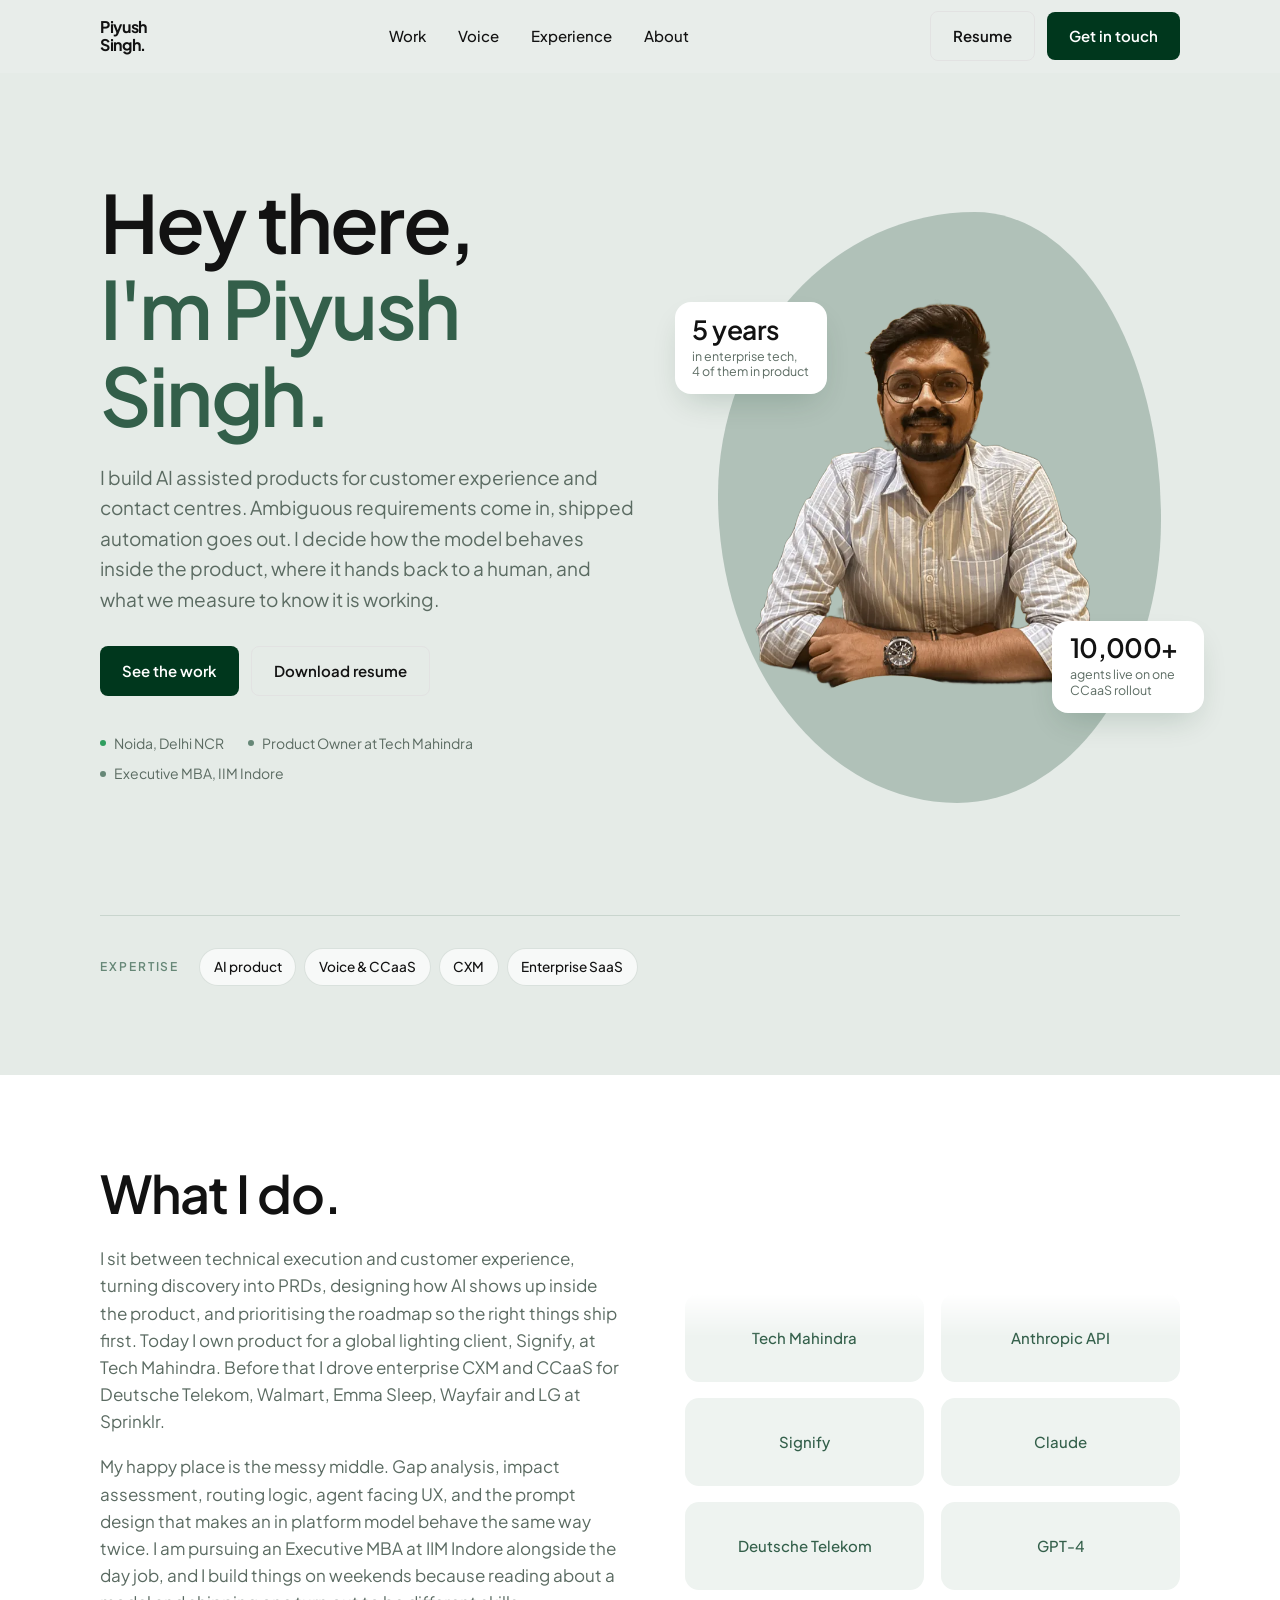
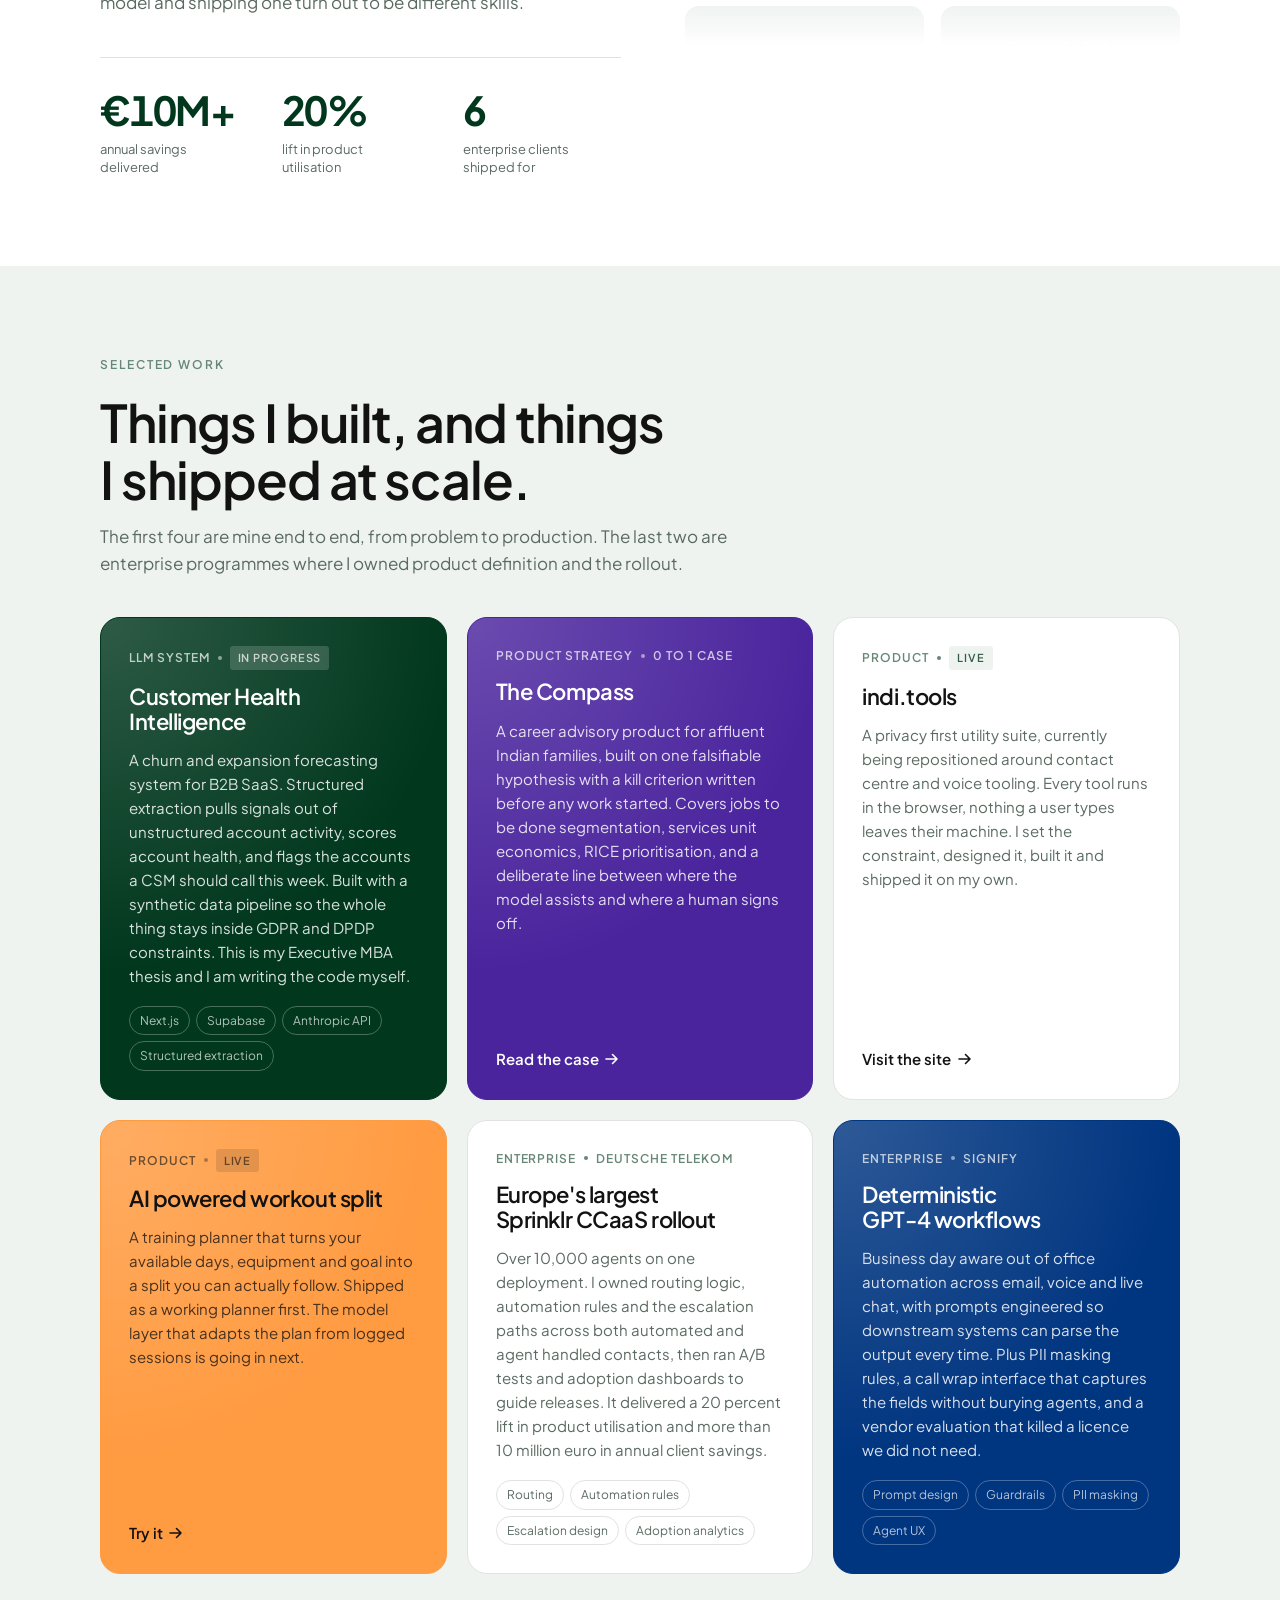
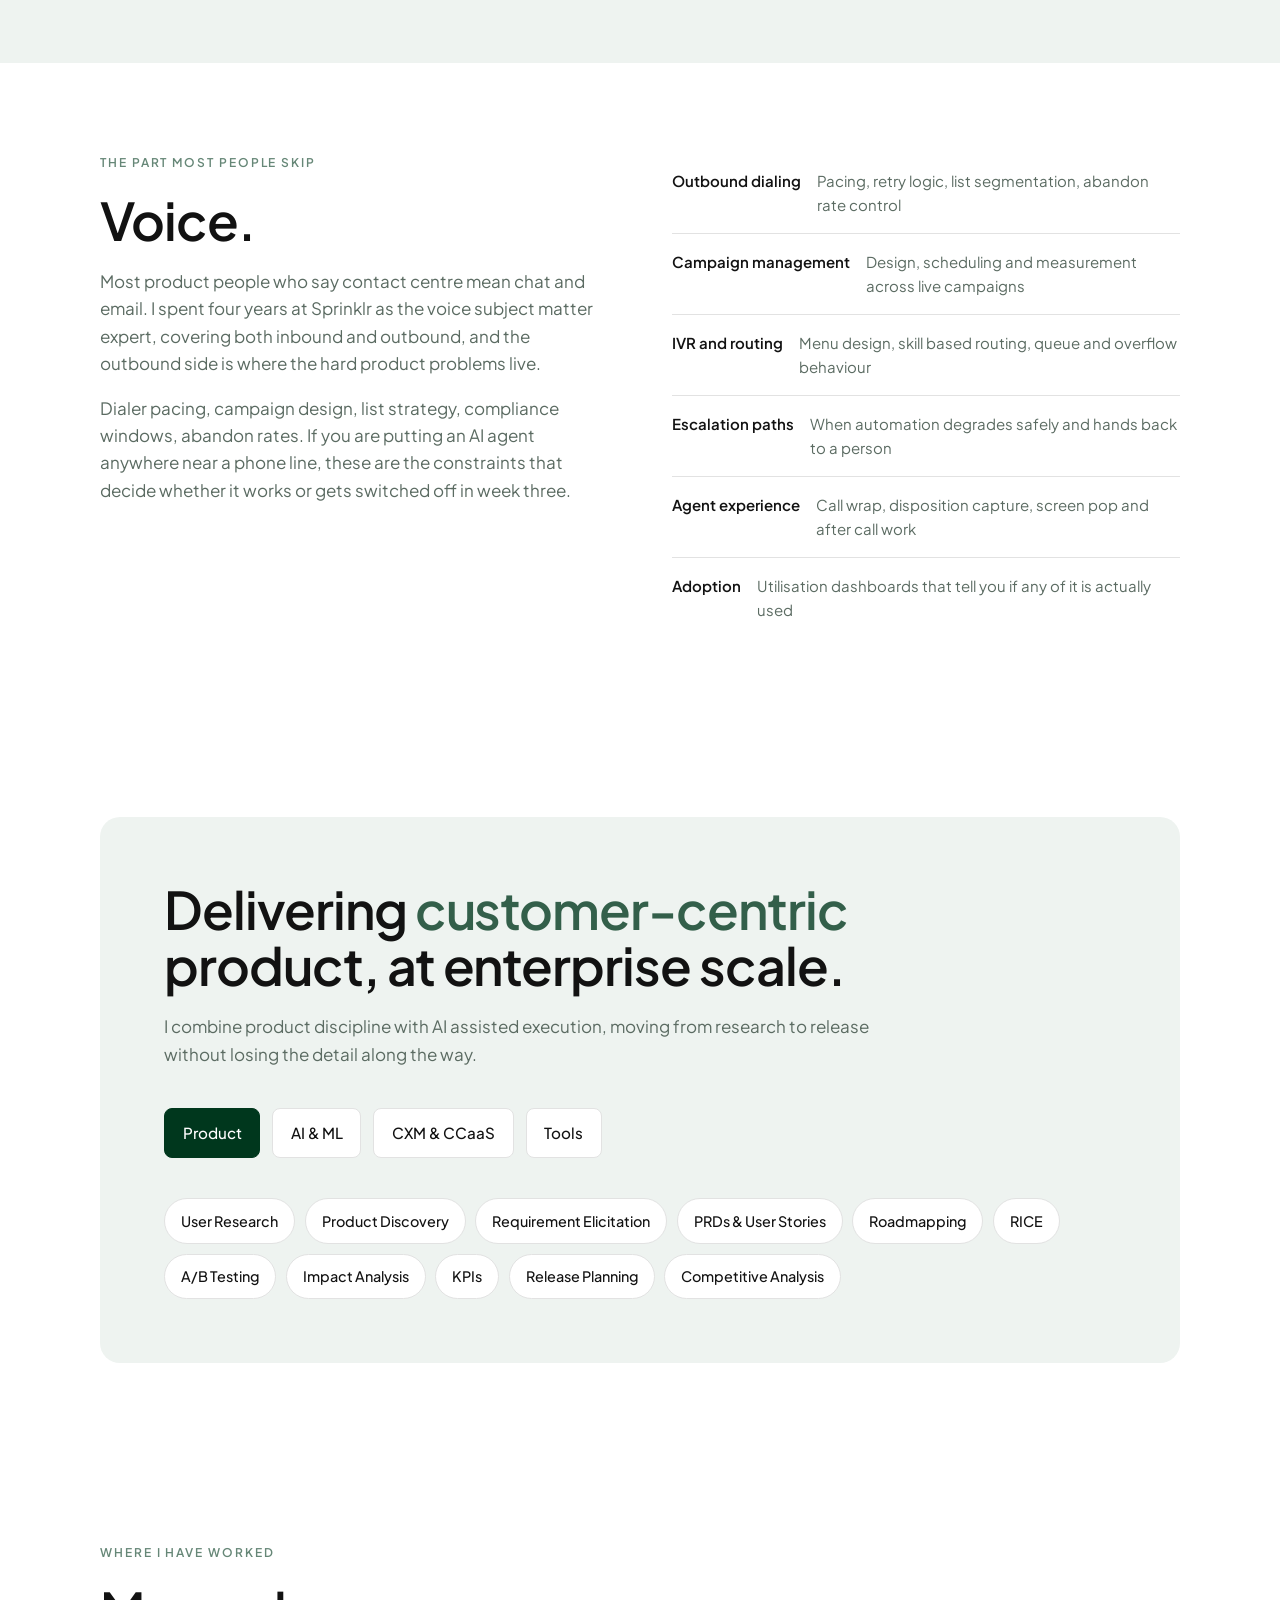
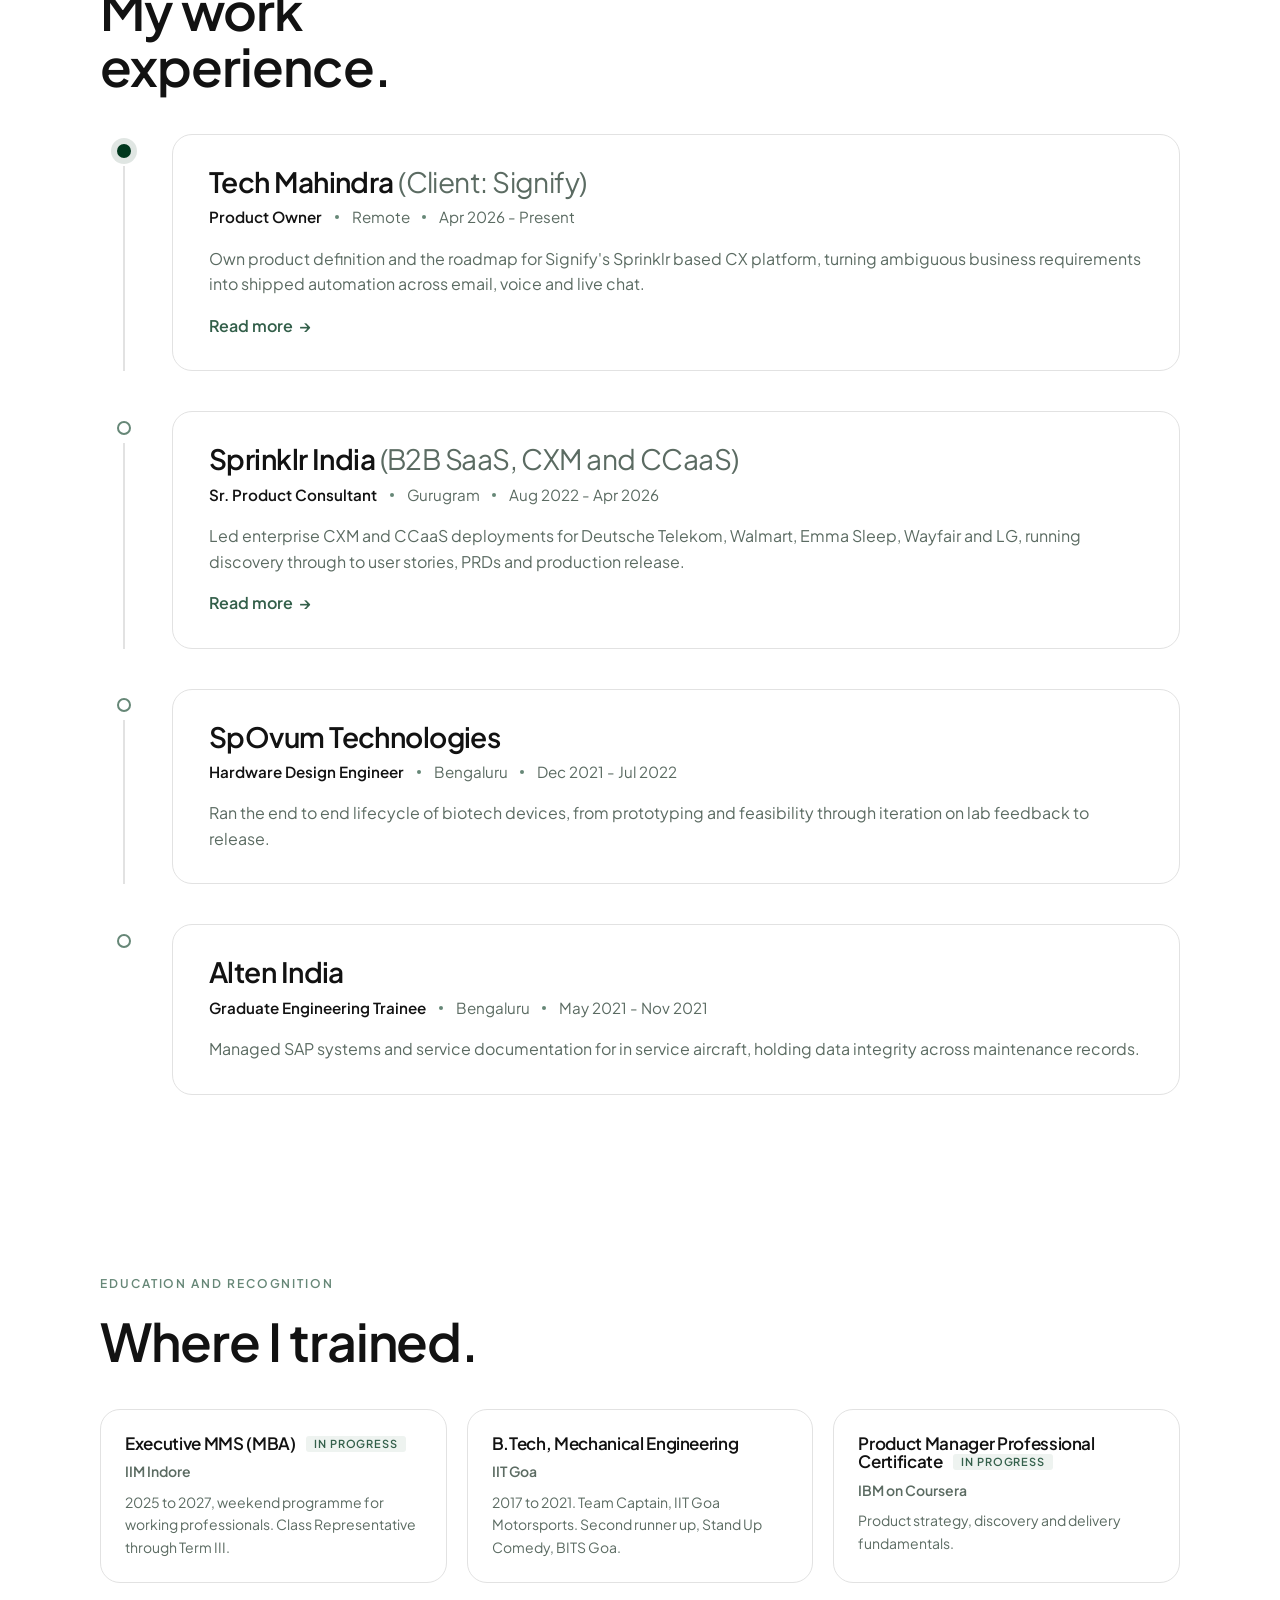
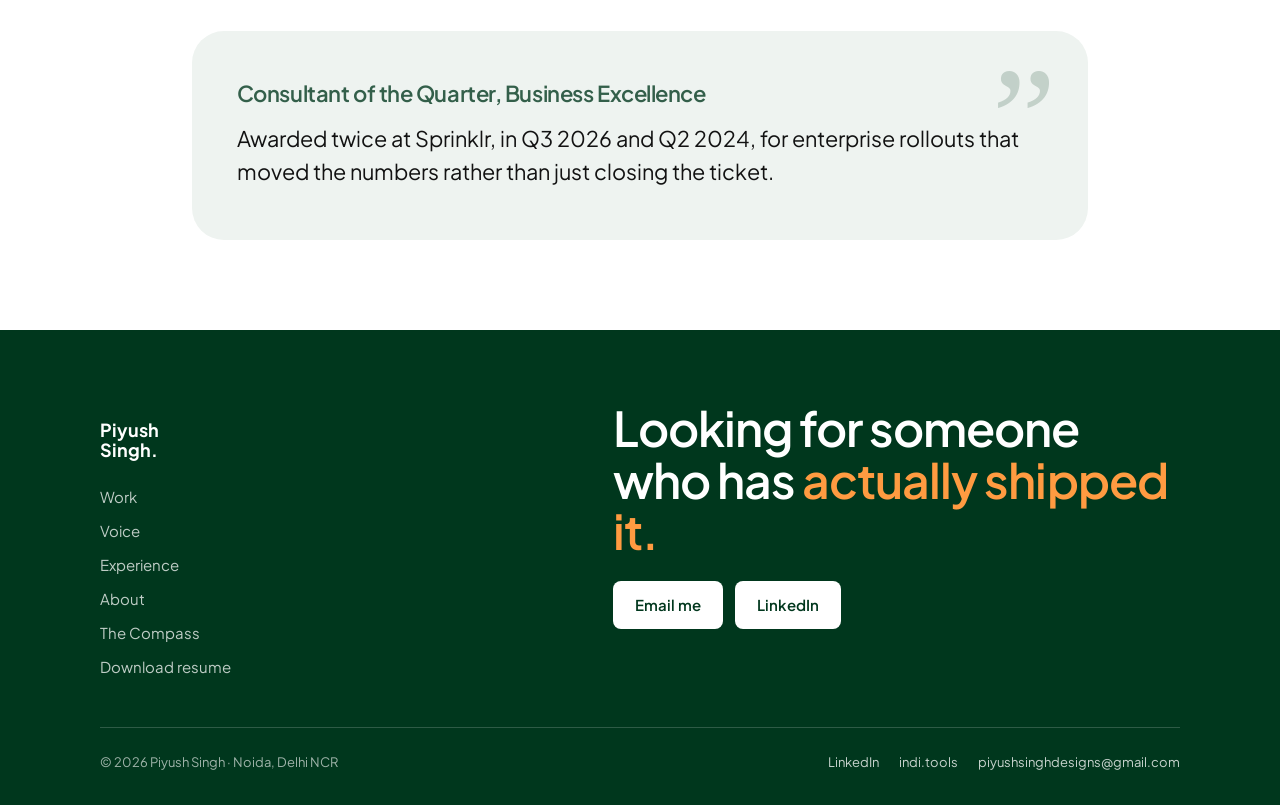
==== index.html @ f2744911 "Add files via upload" ====
<!DOCTYPE html>
<html lang="en">
<head>
<meta charset="utf-8">
<meta name="viewport" content="width=device-width, initial-scale=1">
<title>Piyush Singh, AI Product Manager for CX and Contact Centre</title>
<meta name="description" content="Piyush Singh is a product owner working on AI assisted customer experience and contact centre products. Five years in enterprise tech, four in product, with voice and CCaaS depth at Sprinklr and Tech Mahindra.">
<link rel="canonical" href="https://piyushthesingh.com/">
<meta name="theme-color" content="#e5ebe7">
<link rel="icon" href="favicon.ico">
<link rel="apple-touch-icon" href="apple-touch-icon.png">

<meta property="og:type" content="website">
<meta property="og:url" content="https://piyushthesingh.com/">
<meta property="og:title" content="Piyush Singh, AI Product Manager for CX and Contact Centre">
<meta property="og:description" content="Five years in enterprise tech, four in product. Voice and CCaaS depth, LLM workflows built to ship.">
<meta property="og:image" content="https://piyushthesingh.com/og-image.png">
<meta property="og:image:width" content="1200">
<meta property="og:image:height" content="630">
<meta name="twitter:card" content="summary_large_image">
<meta name="twitter:title" content="Piyush Singh, AI Product Manager for CX and Contact Centre">
<meta name="twitter:description" content="Five years in enterprise tech, four in product. Voice and CCaaS depth, LLM workflows built to ship.">
<meta name="twitter:image" content="https://piyushthesingh.com/og-image.png">

<link rel="preconnect" href="https://fonts.googleapis.com">
<link rel="preconnect" href="https://fonts.gstatic.com" crossorigin>
<link rel="stylesheet" href="https://fonts.googleapis.com/css2?family=Plus+Jakarta+Sans:wght@400;500;600;700&display=swap">
<link rel="stylesheet" href="style.css">

<script type="application/ld+json">
{
  "@context":"https://schema.org",
  "@type":"Person",
  "name":"Piyush Singh",
  "url":"https://piyushthesingh.com/",
  "jobTitle":"Product Owner",
  "email":"mailto:piyushsinghdesigns@gmail.com",
  "address":{"@type":"PostalAddress","addressLocality":"Noida","addressRegion":"Delhi NCR","addressCountry":"IN"},
  "sameAs":["https://www.linkedin.com/in/piyushthesingh","https://indi.tools"],
  "worksFor":{"@type":"Organization","name":"Tech Mahindra"},
  "alumniOf":[
    {"@type":"CollegeOrUniversity","name":"Indian Institute of Management Indore"},
    {"@type":"CollegeOrUniversity","name":"Indian Institute of Technology Goa"}
  ]
}
</script>
</head>
<body>

<a href="#main" class="sr-only">Skip to content</a>

<header class="nav" id="nav">
  <div class="container nav__inner">
    <a class="nav__logo" href="#top">Piyush<br>Singh.</a>

    <button class="nav__toggle" id="navToggle" aria-expanded="false" aria-controls="navMenu" aria-label="Menu">
      <span></span>
    </button>

    <div class="nav__menu" id="navMenu">
      <nav class="nav__links" aria-label="Primary">
        <a class="nav__link" href="#work">Work</a>
        <a class="nav__link" href="#voice">Voice</a>
        <a class="nav__link" href="#experience">Experience</a>
        <a class="nav__link" href="#about">About</a>
      </nav>
      <div class="nav__actions">
        <a class="btn btn-ghost" href="Piyush-Singh-Resume.pdf" download>Resume</a>
        <a class="btn btn-primary" href="mailto:piyushsinghdesigns@gmail.com">Get in touch</a>
      </div>
    </div>
  </div>
</header>

<main id="main">

<!-- ================= HERO ================= -->
<section class="hero" id="top">
  <div class="container hero__grid">

    <div class="hero__copy">
      <h1 class="display hero__title">Hey there,<br><span class="accent">I'm Piyush Singh.</span></h1>

      <p class="hero__lead">
        I build AI assisted products for customer experience and contact centres. Ambiguous
        requirements come in, shipped automation goes out. I decide how the model behaves inside
        the product, where it hands back to a human, and what we measure to know it is working.
      </p>

      <div class="hero__cta">
        <a class="btn btn-primary" href="#work">See the work</a>
        <a class="btn btn-ghost" href="Piyush-Singh-Resume.pdf" download>Download resume</a>
      </div>

      <div class="hero__meta">
        <span><i class="meta-dot meta-dot--live"></i> Noida, Delhi NCR</span>
        <span><i class="meta-dot"></i> Product Owner at Tech Mahindra</span>
        <span><i class="meta-dot"></i> Executive MBA, IIM Indore</span>
      </div>
    </div>

    <div class="hero__media">
      <div class="hero__blob" aria-hidden="true"></div>
      <picture>
        <source srcset="photo.webp" type="image/webp">
        <img class="hero__photo" src="photo.png" width="825" height="1100" alt="Piyush Singh" fetchpriority="high">
      </picture>

      <div class="stat-card stat-card--a">
        <span class="stat-card__n">5 years</span>
        <span class="stat-card__l">in enterprise tech,<br>4 of them in product</span>
      </div>
      <div class="stat-card stat-card--b">
        <span class="stat-card__n">10,000+</span>
        <span class="stat-card__l">agents live on one<br>CCaaS rollout</span>
      </div>
    </div>

    <div class="hero__expertise">
      <p class="eyebrow" style="margin:0">Expertise</p>
      <div class="hero__expertise-chips">
        <span class="chip">AI product</span>
        <span class="chip">Voice &amp; CCaaS</span>
        <span class="chip">CXM</span>
        <span class="chip">Enterprise SaaS</span>
      </div>
    </div>

  </div>
</section>

<!-- ================= WHAT I DO ================= -->
<section class="section" id="about">
  <div class="whatido container">

    <div class="whatido__copy reveal">
      <h2 class="h2">What I do.</h2>

      <div class="prose" style="margin-top:1.5rem">
        <p>I sit between technical execution and customer experience, turning discovery into PRDs,
          designing how AI shows up inside the product, and prioritising the roadmap so the right
          things ship first. Today I own product for a global lighting client, Signify, at Tech
          Mahindra. Before that I drove enterprise CXM and CCaaS for Deutsche Telekom, Walmart,
          Emma Sleep, Wayfair and LG at Sprinklr.</p>
        <p>My happy place is the messy middle. Gap analysis, impact assessment, routing logic,
          agent facing UX, and the prompt design that makes an in platform model behave the same
          way twice. I am pursuing an Executive MBA at IIM Indore alongside the day job, and I build
          things on weekends because reading about a model and shipping one turn out to be different
          skills.</p>
      </div>

      <div class="figures">
        <div class="figure">
          <span class="figure__n">&euro;10M+</span>
          <span class="figure__l">annual savings<br>delivered</span>
        </div>
        <div class="figure">
          <span class="figure__n">20&#37;</span>
          <span class="figure__l">lift in product<br>utilisation</span>
        </div>
        <div class="figure">
          <span class="figure__n">6</span>
          <span class="figure__l">enterprise clients<br>shipped for</span>
        </div>
      </div>
    </div>

    <div class="marquee reveal" aria-hidden="true">
      <div class="marquee__col marquee__col--up">
        <div class="marquee__track">
          <span class="marquee__item">Tech Mahindra</span>
          <span class="marquee__item">Signify</span>
          <span class="marquee__item">Deutsche Telekom</span>
          <span class="marquee__item">Walmart</span>
          <span class="marquee__item">LG</span>
          <span class="marquee__item">Emma Sleep</span>
          <span class="marquee__item">Wayfair</span>
          <span class="marquee__item">Sprinklr</span>
          <span class="marquee__item">SpOvum</span>
          <span class="marquee__item">Alten</span>
          <span class="marquee__item">Tech Mahindra</span>
          <span class="marquee__item">Signify</span>
          <span class="marquee__item">Deutsche Telekom</span>
          <span class="marquee__item">Walmart</span>
          <span class="marquee__item">LG</span>
          <span class="marquee__item">Emma Sleep</span>
          <span class="marquee__item">Wayfair</span>
          <span class="marquee__item">Sprinklr</span>
          <span class="marquee__item">SpOvum</span>
          <span class="marquee__item">Alten</span>
        </div>
      </div>
      <div class="marquee__col marquee__col--down">
        <div class="marquee__track">
          <span class="marquee__item">Anthropic API</span>
          <span class="marquee__item">Claude</span>
          <span class="marquee__item">GPT-4</span>
          <span class="marquee__item">Sprinklr CCaaS</span>
          <span class="marquee__item">Next.js</span>
          <span class="marquee__item">Supabase</span>
          <span class="marquee__item">IIM Indore</span>
          <span class="marquee__item">IIT Goa</span>
          <span class="marquee__item">Anthropic API</span>
          <span class="marquee__item">Claude</span>
          <span class="marquee__item">GPT-4</span>
          <span class="marquee__item">Sprinklr CCaaS</span>
          <span class="marquee__item">Next.js</span>
          <span class="marquee__item">Supabase</span>
          <span class="marquee__item">IIM Indore</span>
          <span class="marquee__item">IIT Goa</span>
        </div>
      </div>
    </div>

    <p class="sr-only">Companies and clients: Tech Mahindra, Signify, Deutsche Telekom, Walmart, LG, Emma Sleep, Wayfair, Sprinklr, SpOvum, Alten. Tools and schools: Anthropic API, Claude, GPT-4, Sprinklr CCaaS, Next.js, Supabase, IIM Indore, IIT Goa.</p>

  </div>
</section>

<!-- ================= WORK ================= -->
<section class="section section--mint" id="work">
  <div class="container">
    <div class="section__head reveal">
      <p class="eyebrow">Selected work</p>
      <h2 class="h2">Things I built, and things I shipped at scale.</h2>
      <div class="prose">
        <p>The first four are mine end to end, from problem to production. The last two are enterprise
          programmes where I owned product definition and the rollout.</p>
      </div>
    </div>

    <div class="projects">

      <article class="card work-card card--green reveal">
        <div class="card__meta">
          <span>LLM system</span><span class="sep"></span>
          <span class="badge">In progress</span>
        </div>
        <h3 class="card__title">Customer Health Intelligence</h3>
        <p class="card__body">
          A churn and expansion forecasting system for B2B SaaS. Structured extraction pulls signals
          out of unstructured account activity, scores account health, and flags the accounts a CSM
          should call this week. Built with a synthetic data pipeline so the whole thing stays inside
          GDPR and DPDP constraints. This is my Executive MBA thesis and I am writing the code myself.
        </p>
        <div class="card__stack">
          <span>Next.js</span><span>Supabase</span><span>Anthropic API</span><span>Structured extraction</span>
        </div>
      </article>

      <a class="card work-card card--purple reveal" href="compass.html">
        <div class="card__meta">
          <span>Product strategy</span><span class="sep"></span><span>0 to 1 case</span>
        </div>
        <h3 class="card__title">The Compass</h3>
        <p class="card__body">
          A career advisory product for affluent Indian families, built on one falsifiable hypothesis
          with a kill criterion written before any work started. Covers jobs to be done segmentation,
          services unit economics, RICE prioritisation, and a deliberate line between where the model
          assists and where a human signs off.
        </p>
        <span class="card__foot">Read the case
          <svg width="14" height="14" viewBox="0 0 14 14" fill="none" aria-hidden="true"><path d="M1 7h11M7.5 2.5 12 7l-4.5 4.5" stroke="currentColor" stroke-width="1.6" stroke-linecap="round" stroke-linejoin="round"/></svg>
        </span>
      </a>

      <a class="card reveal" href="https://indi.tools" target="_blank" rel="noopener">
        <div class="card__meta">
          <span>Product</span><span class="sep"></span><span class="badge">Live</span>
        </div>
        <h3 class="card__title">indi.tools</h3>
        <p class="card__body">
          A privacy first utility suite, currently being repositioned around contact centre and voice
          tooling. Every tool runs in the browser, nothing a user types leaves their machine. I set the
          constraint, designed it, built it and shipped it on my own.
        </p>
        <span class="card__foot">Visit the site
          <svg width="14" height="14" viewBox="0 0 14 14" fill="none" aria-hidden="true"><path d="M1 7h11M7.5 2.5 12 7l-4.5 4.5" stroke="currentColor" stroke-width="1.6" stroke-linecap="round" stroke-linejoin="round"/></svg>
        </span>
      </a>

      <a class="card work-card card--orange reveal" href="https://indi.tools/workout/" target="_blank" rel="noopener">
        <div class="card__meta">
          <span>Product</span><span class="sep"></span><span class="badge">Live</span>
        </div>
        <h3 class="card__title">AI powered workout split</h3>
        <p class="card__body">
          A training planner that turns your available days, equipment and goal into a split you can
          actually follow. Shipped as a working planner first. The model layer that adapts the plan
          from logged sessions is going in next.
        </p>
        <span class="card__foot">Try it
          <svg width="14" height="14" viewBox="0 0 14 14" fill="none" aria-hidden="true"><path d="M1 7h11M7.5 2.5 12 7l-4.5 4.5" stroke="currentColor" stroke-width="1.6" stroke-linecap="round" stroke-linejoin="round"/></svg>
        </span>
      </a>

      <article class="card reveal">
        <div class="card__meta">
          <span>Enterprise</span><span class="sep"></span><span>Deutsche Telekom</span>
        </div>
        <h3 class="card__title">Europe's largest Sprinklr CCaaS rollout</h3>
        <p class="card__body">
          Over 10,000 agents on one deployment. I owned routing logic, automation rules and the
          escalation paths across both automated and agent handled contacts, then ran A/B tests and
          adoption dashboards to guide releases. It delivered a 20 percent lift in product utilisation
          and more than 10 million euro in annual client savings.
        </p>
        <div class="card__stack">
          <span>Routing</span><span>Automation rules</span><span>Escalation design</span><span>Adoption analytics</span>
        </div>
      </article>

      <article class="card work-card card--blue reveal">
        <div class="card__meta">
          <span>Enterprise</span><span class="sep"></span><span>Signify</span>
        </div>
        <h3 class="card__title">Deterministic GPT-4 workflows</h3>
        <p class="card__body">
          Business day aware out of office automation across email, voice and live chat, with prompts
          engineered so downstream systems can parse the output every time. Plus PII masking rules, a
          call wrap interface that captures the fields without burying agents, and a vendor evaluation
          that killed a licence we did not need.
        </p>
        <div class="card__stack">
          <span>Prompt design</span><span>Guardrails</span><span>PII masking</span><span>Agent UX</span>
        </div>
      </article>

    </div>
  </div>
</section>

<!-- ================= VOICE ================= -->
<section class="section" id="voice">
  <div class="container voice">
    <div class="reveal">
      <p class="eyebrow">The part most people skip</p>
      <h2 class="h2">Voice.</h2>
      <div class="prose" style="margin-top:1.25rem">
        <p>Most product people who say contact centre mean chat and email. I spent four years at
          Sprinklr as the voice subject matter expert, covering both inbound and outbound, and the
          outbound side is where the hard product problems live.</p>
        <p>Dialer pacing, campaign design, list strategy, compliance windows, abandon rates. If you are
          putting an AI agent anywhere near a phone line, these are the constraints that decide whether
          it works or gets switched off in week three.</p>
      </div>
    </div>

    <ul class="voice__list reveal">
      <li><b>Outbound dialing</b><span>Pacing, retry logic, list segmentation, abandon rate control</span></li>
      <li><b>Campaign management</b><span>Design, scheduling and measurement across live campaigns</span></li>
      <li><b>IVR and routing</b><span>Menu design, skill based routing, queue and overflow behaviour</span></li>
      <li><b>Escalation paths</b><span>When automation degrades safely and hands back to a person</span></li>
      <li><b>Agent experience</b><span>Call wrap, disposition capture, screen pop and after call work</span></li>
      <li><b>Adoption</b><span>Utilisation dashboards that tell you if any of it is actually used</span></li>
    </ul>
  </div>
</section>

<!-- ================= SKILLS ================= -->
<section class="section">
  <div class="container">
    <div class="offer reveal">

      <h2 class="h2 offer__title">Delivering <span class="accent">customer-centric</span> product, at enterprise scale.</h2>
      <p class="offer__lead">I combine product discipline with AI assisted execution, moving from research
        to release without losing the detail along the way.</p>

      <div class="tabs">
        <div class="tabs__menu" role="tablist" aria-label="Skill areas">
          <button class="tab is-active" data-tab="product" role="tab" aria-selected="true" aria-controls="panel-product" id="tab-product">Product</button>
          <button class="tab" data-tab="ai" role="tab" aria-selected="false" aria-controls="panel-ai" id="tab-ai">AI &amp; ML</button>
          <button class="tab" data-tab="cxm" role="tab" aria-selected="false" aria-controls="panel-cxm" id="tab-cxm">CXM &amp; CCaaS</button>
          <button class="tab" data-tab="tools" role="tab" aria-selected="false" aria-controls="panel-tools" id="tab-tools">Tools</button>
        </div>
        <div class="tabs__panels">
          <div class="tab-panel is-active" data-panel="product" id="panel-product" role="tabpanel" aria-labelledby="tab-product">
            <span class="pill">User Research</span>
            <span class="pill">Product Discovery</span>
            <span class="pill">Requirement Elicitation</span>
            <span class="pill">PRDs &amp; User Stories</span>
            <span class="pill">Roadmapping</span>
            <span class="pill">RICE</span>
            <span class="pill">A/B Testing</span>
            <span class="pill">Impact Analysis</span>
            <span class="pill">KPIs</span>
            <span class="pill">Release Planning</span>
            <span class="pill">Competitive Analysis</span>
          </div>
          <div class="tab-panel" data-panel="ai" id="panel-ai" role="tabpanel" aria-labelledby="tab-ai">
            <span class="pill">Prompt Engineering</span>
            <span class="pill">Deterministic Prompting</span>
            <span class="pill">Guardrail &amp; Fallback Design</span>
            <span class="pill">PII Masking &amp; Redaction</span>
            <span class="pill">Human-in-the-Loop Escalation</span>
            <span class="pill">Containment &amp; Escalation Rate</span>
            <span class="pill">Anthropic API</span>
            <span class="pill">Claude</span>
            <span class="pill">GPT-4</span>
            <span class="pill">In-system LLM Workflows</span>
            <span class="pill">Synthetic Data</span>
            <span class="pill">Responsible AI, GDPR &amp; DPDP</span>
          </div>
          <div class="tab-panel" data-panel="cxm" id="panel-cxm" role="tabpanel" aria-labelledby="tab-cxm">
            <span class="pill">Sprinklr CXM</span>
            <span class="pill">Sprinklr CCaaS</span>
            <span class="pill">Outbound Dialer &amp; Campaigns</span>
            <span class="pill">IVR / Voice</span>
            <span class="pill">Workflow &amp; Routing</span>
            <span class="pill">Escalation Paths</span>
            <span class="pill">Agent UX</span>
            <span class="pill">Adoption Dashboards</span>
            <span class="pill">Out-of-Office Automation</span>
          </div>
          <div class="tab-panel" data-panel="tools" id="panel-tools" role="tabpanel" aria-labelledby="tab-tools">
            <span class="pill">VS Code</span>
            <span class="pill">Claude Code</span>
            <span class="pill">Next.js</span>
            <span class="pill">Supabase</span>
            <span class="pill">APIs &amp; Integrations</span>
            <span class="pill">Dashboards</span>
            <span class="pill">Agile</span>
            <span class="pill">JIRA</span>
            <span class="pill">Confluence</span>
          </div>
        </div>
      </div>

    </div>
  </div>
</section>

<!-- ================= EXPERIENCE ================= -->
<section class="section" id="experience">
  <div class="container">
    <div class="section__head reveal">
      <p class="eyebrow">Where I have worked</p>
      <h2 class="h2">My work<br>experience.</h2>
    </div>

    <div class="timeline">

      <article class="timeline__item reveal">
        <div class="timeline__rail" aria-hidden="true">
          <span class="dot dot--active"></span>
          <span class="line"></span>
        </div>
        <div class="timeline__body">
          <h3 class="timeline__co">Tech Mahindra <span class="muted">(Client: Signify)</span></h3>
          <div class="meta"><strong>Product Owner</strong><span class="sep"></span><span>Remote</span><span class="sep"></span><span>Apr 2026 - Present</span></div>
          <p>Own product definition and the roadmap for Signify's Sprinklr based CX platform, turning ambiguous business requirements into shipped automation across email, voice and live chat.</p>
          <div class="more" id="more-0" hidden>
            <p>Configured AI agent behaviour in production, including PII masking rules and structured response templates.</p>
            <p>Specified guardrails and fallback paths, including business day aware out of office logic, so automation degrades safely instead of answering incorrectly.</p>
            <p>Engineered prompts for in platform GPT-4 to return deterministic, parseable output for downstream automation.</p>
            <p>Ran an 18 day enablement programme for developers and QA on the platform.</p>
          </div>
          <button class="read-more" type="button" aria-expanded="false" aria-controls="more-0">Read more <span class="read-more__arrow">&rarr;</span></button>
        </div>
      </article>

      <article class="timeline__item reveal">
        <div class="timeline__rail" aria-hidden="true">
          <span class="dot"></span>
          <span class="line"></span>
        </div>
        <div class="timeline__body">
          <h3 class="timeline__co">Sprinklr India <span class="muted">(B2B SaaS, CXM and CCaaS)</span></h3>
          <div class="meta"><strong>Sr. Product Consultant</strong><span class="sep"></span><span>Gurugram</span><span class="sep"></span><span>Aug 2022 - Apr 2026</span></div>
          <p>Led enterprise CXM and CCaaS deployments for Deutsche Telekom, Walmart, Emma Sleep, Wayfair and LG, running discovery through to user stories, PRDs and production release.</p>
          <div class="more" id="more-1" hidden>
            <p>Drove Europe's largest Sprinklr CCaaS rollout at over 10,000 agents, owning routing logic, automation rules and escalation paths across automated and agent handled contacts.</p>
            <p>Delivered more than 10 million euro in annual client savings and a 20 percent lift in product utilisation on that deployment.</p>
            <p>Acted as voice subject matter expert for inbound and outbound, with depth in outbound dialing and campaign management.</p>
            <p>Partnered with product and engineering on gap analysis, API and integration requirements and roadmap prioritisation.</p>
            <p>Ran A/B tests and adoption dashboards to guide releases.</p>
          </div>
          <button class="read-more" type="button" aria-expanded="false" aria-controls="more-1">Read more <span class="read-more__arrow">&rarr;</span></button>
        </div>
      </article>

      <article class="timeline__item reveal">
        <div class="timeline__rail" aria-hidden="true">
          <span class="dot"></span>
          <span class="line"></span>
        </div>
        <div class="timeline__body">
          <h3 class="timeline__co">SpOvum Technologies</h3>
          <div class="meta"><strong>Hardware Design Engineer</strong><span class="sep"></span><span>Bengaluru</span><span class="sep"></span><span>Dec 2021 - Jul 2022</span></div>
          <p>Ran the end to end lifecycle of biotech devices, from prototyping and feasibility through iteration on lab feedback to release.</p>
        </div>
      </article>

      <article class="timeline__item reveal">
        <div class="timeline__rail" aria-hidden="true">
          <span class="dot"></span>
        </div>
        <div class="timeline__body">
          <h3 class="timeline__co">Alten India</h3>
          <div class="meta"><strong>Graduate Engineering Trainee</strong><span class="sep"></span><span>Bengaluru</span><span class="sep"></span><span>May 2021 - Nov 2021</span></div>
          <p>Managed SAP systems and service documentation for in service aircraft, holding data integrity across maintenance records.</p>
        </div>
      </article>

    </div>
  </div>
</section>

<!-- ================= ABOUT ================= -->
<section class="section" id="education">
  <div class="container">
    <div class="section__head reveal">
      <p class="eyebrow">Education and recognition</p>
      <h2 class="h2">Where I trained.</h2>
    </div>

    <div class="edu reveal">
      <div class="edu__item">
        <h3>Executive MMS (MBA) <span class="tag-progress">In progress</span></h3>
        <p class="edu__where">IIM Indore</p>
        <p>2025 to 2027, weekend programme for working professionals. Class Representative through Term III.</p>
      </div>
      <div class="edu__item">
        <h3>B.Tech, Mechanical Engineering</h3>
        <p class="edu__where">IIT Goa</p>
        <p>2017 to 2021. Team Captain, IIT Goa Motorsports. Second runner up, Stand Up Comedy, BITS Goa.</p>
      </div>
      <div class="edu__item">
        <h3>Product Manager Professional Certificate <span class="tag-progress">In progress</span></h3>
        <p class="edu__where">IBM on Coursera</p>
        <p>Product strategy, discovery and delivery fundamentals.</p>
      </div>
    </div>

    <div class="feedback__card reveal" style="margin-top:3rem">
      <span class="feedback__mark" aria-hidden="true">&rdquo;</span>
      <h3 class="feedback__title">Consultant of the Quarter, Business Excellence</h3>
      <p class="feedback__quote">Awarded twice at Sprinklr, in Q3 2026 and Q2 2024, for enterprise
        rollouts that moved the numbers rather than just closing the ticket.</p>
    </div>
  </div>
</section>

</main>

<!-- ================= FOOTER ================= -->
<footer class="footer">
  <div class="container">
    <div class="footer__grid">

      <div>
        <p class="footer__logo">Piyush<br>Singh.</p>
        <nav class="footer__nav" aria-label="Footer">
          <a href="#work">Work</a>
          <a href="#voice">Voice</a>
          <a href="#experience">Experience</a>
          <a href="#about">About</a>
          <a href="compass.html">The Compass</a>
          <a href="Piyush-Singh-Resume.pdf" download>Download resume</a>
        </nav>
      </div>

      <div class="footer__cta">
        <h2>Looking for someone<br>who has <span class="warm">actually shipped it.</span></h2>
        <div class="footer__actions">
          <a class="btn btn-light" href="mailto:piyushsinghdesigns@gmail.com">Email me</a>
          <a class="btn btn-light" href="https://www.linkedin.com/in/piyushthesingh" target="_blank" rel="noopener">LinkedIn</a>
        </div>
      </div>

    </div>

    <div class="footer__bar">
      <span>&copy; 2026 Piyush Singh &middot; Noida, Delhi NCR</span>
      <div>
        <a href="https://www.linkedin.com/in/piyushthesingh" target="_blank" rel="noopener">LinkedIn</a>
        <a href="https://indi.tools" target="_blank" rel="noopener">indi.tools</a>
        <a href="mailto:piyushsinghdesigns@gmail.com">piyushsinghdesigns@gmail.com</a>
      </div>
    </div>
  </div>
</footer>

<script src="script.js" defer></script>
</body>
</html>
---- style.css ----
/* ==========================================================================
   piyushthesingh.com
   ========================================================================== */

:root{
  --bg:#ffffff;
  --bg-secondary:#e5ebe7;
  --bg-mint:#eef3f0;
  --green:#00371d;
  --green-hover:#0c4c2e;
  --green-light:#668777;
  --text-primary:#121212;
  --text-secondary:#335f4a;
  --text-muted:#5b6b62;
  --border:#e2e2e2;
  --orange:#ff9b41;
  --purple:#4a249d;
  --dark-blue:#003580;
  --radius:0.5rem;
  --radius-lg:1.25rem;
  --container:80rem;
  --pad-global:6.25rem;
  --pad-tablet:2rem;
  --pad-mobile:1.25rem;
  --ease:cubic-bezier(.2,.7,.2,1);
}

*,*::before,*::after{box-sizing:border-box}

html{scroll-behavior:smooth;scroll-padding-top:6rem;-webkit-text-size-adjust:100%}

body{
  margin:0;
  background:var(--bg);
  color:var(--text-primary);
  font-family:"Plus Jakarta Sans",-apple-system,system-ui,"Helvetica Neue",Arial,sans-serif;
  font-size:1rem;
  line-height:1.6;
  overflow-x:hidden;
  -webkit-font-smoothing:antialiased;
}

img{max-width:100%;height:auto;display:block}
a{color:inherit}
button{font:inherit;color:inherit;background:none;border:none;cursor:pointer}

::selection{background:var(--green);color:#fff}

:focus-visible{outline:2px solid var(--green);outline-offset:3px;border-radius:2px}

.container{
  width:100%;
  max-width:var(--container);
  margin-inline:auto;
  padding-inline:var(--pad-global);
}

.sr-only{
  position:absolute;width:1px;height:1px;padding:0;margin:-1px;
  overflow:hidden;clip:rect(0,0,0,0);white-space:nowrap;border:0;
}
a.sr-only:focus{
  position:fixed;top:.75rem;left:.75rem;z-index:200;
  width:auto;height:auto;margin:0;padding:.75rem 1.25rem;
  clip:auto;overflow:visible;border-radius:var(--radius);
  background:var(--green);color:#fff;font-weight:600;text-decoration:none;
}

/* --------------------------------------------------------------------------
   Type scale
   -------------------------------------------------------------------------- */

h1,h2,h3,h4{margin:0;font-weight:600;letter-spacing:-.02em;line-height:1.08;text-wrap:balance}

.display{font-size:clamp(2.75rem,7vw,5rem);letter-spacing:-.035em}
.h2{font-size:clamp(2rem,4.5vw,3.25rem)}
.h3{font-size:clamp(1.25rem,2.2vw,1.6rem);letter-spacing:-.02em;line-height:1.2}

.eyebrow{
  font-size:.75rem;font-weight:600;letter-spacing:.16em;text-transform:uppercase;
  color:var(--green-light);margin:0 0 1.25rem;
}

.lead{font-size:clamp(1.0625rem,1.5vw,1.1875rem);color:var(--text-muted);max-width:38ch;margin:0}
.prose{font-size:1.0625rem;color:var(--text-muted);max-width:60ch}
.prose p{margin:0 0 1.125rem}
.prose p:last-child{margin-bottom:0}
.prose strong{color:var(--text-primary);font-weight:600}

/* --------------------------------------------------------------------------
   Buttons
   -------------------------------------------------------------------------- */

.btn{
  display:inline-flex;align-items:center;gap:.5rem;
  padding:.75rem 1.375rem;border-radius:var(--radius);
  font-size:.9375rem;font-weight:600;text-decoration:none;
  transition:background .2s var(--ease),color .2s var(--ease),transform .2s var(--ease);
  white-space:nowrap;
}
.btn-primary{background:var(--green);color:#fff}
.btn-primary:hover{background:var(--green-hover)}
.btn-ghost{border:1px solid var(--border);color:var(--text-primary);background:transparent}
.btn-ghost:hover{border-color:var(--green);color:var(--green)}
.btn-light{background:#fff;color:var(--green)}
.btn-light:hover{background:var(--bg-mint)}

.link-arrow{
  display:inline-flex;align-items:center;gap:.4rem;
  font-weight:600;text-decoration:none;color:var(--green);
  border-bottom:1px solid transparent;padding-bottom:2px;
}
.link-arrow:hover{border-bottom-color:currentColor}
.link-arrow svg{transition:transform .2s var(--ease)}
.link-arrow:hover svg{transform:translateX(3px)}

/* --------------------------------------------------------------------------
   Navigation
   -------------------------------------------------------------------------- */

.nav{
  position:sticky;top:0;z-index:100;
  background:rgba(229,235,231,.88);
  backdrop-filter:blur(12px);-webkit-backdrop-filter:blur(12px);
  border-bottom:1px solid transparent;
  transition:background .25s var(--ease),border-color .25s var(--ease);
}
.nav.is-stuck{background:rgba(255,255,255,.92);border-bottom-color:var(--border)}

.nav__inner{
  display:flex;align-items:center;justify-content:space-between;gap:1.5rem;
  min-height:4.5rem;
}
.nav__logo{
  font-size:1rem;font-weight:700;line-height:1.1;letter-spacing:-.02em;
  text-decoration:none;color:var(--text-primary);
}
.nav__links{display:flex;align-items:center;gap:2rem}
.nav__link{
  font-size:.9375rem;font-weight:500;text-decoration:none;color:var(--text-primary);
  transition:color .2s var(--ease);
}
.nav__link:hover{color:var(--green)}
.nav__actions{display:flex;align-items:center;gap:.75rem}

.nav__toggle{display:none;width:2.75rem;height:2.75rem;align-items:center;justify-content:center;margin-right:-.5rem}
.nav__toggle span{
  display:block;width:20px;height:2px;background:var(--text-primary);border-radius:2px;
  position:relative;transition:background .15s linear;
}
.nav__toggle span::before,.nav__toggle span::after{
  content:"";position:absolute;left:0;width:20px;height:2px;background:var(--text-primary);border-radius:2px;
  transition:transform .25s var(--ease),top .25s var(--ease);
}
.nav__toggle span::before{top:-6px}
.nav__toggle span::after{top:6px}
.nav__toggle[aria-expanded="true"] span{background:transparent}
.nav__toggle[aria-expanded="true"] span::before{top:0;transform:rotate(45deg)}
.nav__toggle[aria-expanded="true"] span::after{top:0;transform:rotate(-45deg)}

.nav__menu{display:contents}

/* --------------------------------------------------------------------------
   Hero
   -------------------------------------------------------------------------- */

.hero{background:var(--bg-secondary);padding-block:clamp(3rem,7vw,5.5rem) clamp(3.5rem,7vw,6rem);overflow:hidden}
.hero__grid{
  display:grid;grid-template-columns:minmax(0,1fr) minmax(0,.9fr);
  gap:clamp(2rem,5vw,4rem);align-items:center;
}
.hero__title{margin-bottom:1.5rem}
.hero__title .accent{color:var(--text-secondary)}
.hero__lead{max-width:44ch;margin-bottom:2rem;font-size:clamp(1.0625rem,1.6vw,1.1875rem);color:var(--text-muted)}
.hero__cta{display:flex;flex-wrap:wrap;gap:.75rem;margin-bottom:2.25rem}

.hero__meta{display:flex;flex-wrap:wrap;gap:.5rem 1.5rem;font-size:.875rem;color:var(--text-muted)}
.hero__meta span{display:inline-flex;align-items:center;gap:.5rem}
.meta-dot{width:6px;height:6px;border-radius:50%;background:var(--green-light);flex:none}
.meta-dot--live{background:#2f9e5f}

.hero__media{position:relative;justify-self:center;width:100%;max-width:32rem}
.hero__blob{
  position:absolute;inset:8% 4% 0 4%;
  background:var(--green-light);opacity:.42;
  border-radius:58% 42% 46% 54%/48% 52% 48% 52%;
}
.hero__photo{position:relative;width:100%;border-radius:var(--radius-lg)}

.stat-card{
  position:absolute;background:#fff;border-radius:1rem;
  padding:.9rem 1.1rem;box-shadow:0 14px 32px -10px rgba(0,55,29,.2);
  min-width:9.5rem;z-index:2;
}
.stat-card__n{display:block;font-size:1.65rem;font-weight:600;letter-spacing:-.02em;line-height:1}
.stat-card__l{display:block;font-size:.78rem;color:var(--text-muted);line-height:1.25;margin-top:.35rem}
.stat-card--a{top:22%;left:-1.5rem}
.stat-card--b{bottom:14%;right:-1.5rem}

/* --------------------------------------------------------------------------
   Sections
   -------------------------------------------------------------------------- */

.section{padding-block:clamp(3.5rem,7vw,6rem)}
.section--tight{padding-block:clamp(2.5rem,5vw,4rem)}
.section--mint{background:var(--bg-mint)}

.section__head{margin-bottom:2.5rem;max-width:44rem}
.section__head .prose{margin-top:1rem}

/* Clients strip */

/* --------------------------------------------------------------------------
   Project cards
   -------------------------------------------------------------------------- */

.projects{display:grid;grid-template-columns:repeat(auto-fit,minmax(19rem,1fr));gap:1.25rem}

.card{
  display:flex;flex-direction:column;gap:.875rem;
  padding:1.75rem;border-radius:var(--radius-lg);
  background:#fff;border:1px solid var(--border);
  text-decoration:none;color:inherit;
  transition:transform .25s var(--ease),box-shadow .25s var(--ease);
}
a.card:hover{transform:translateY(-3px);box-shadow:0 16px 40px rgba(0,55,29,.1)}

.card--green{background:var(--green);border-color:var(--green);color:#fff}
.card--purple{background:var(--purple);border-color:var(--purple);color:#fff}
.card--blue{background:var(--dark-blue);border-color:var(--dark-blue);color:#fff}
.card--orange{background:var(--orange);border-color:var(--orange);color:var(--text-primary)}

.card__meta{
  display:flex;flex-wrap:wrap;align-items:center;gap:.5rem;
  font-size:.75rem;font-weight:600;letter-spacing:.08em;text-transform:uppercase;
  color:var(--green-light);
}
.card--green .card__meta,.card--purple .card__meta,.card--blue .card__meta{color:rgba(255,255,255,.72)}
.card--orange .card__meta{color:rgba(18,18,18,.62)}

.card__title{font-size:1.375rem;font-weight:600;letter-spacing:-.02em;line-height:1.15;margin:0}
.card__body{margin:0;font-size:.9375rem;line-height:1.6;color:var(--text-muted)}
.card--green .card__body,.card--purple .card__body,.card--blue .card__body{color:rgba(255,255,255,.85)}
.card--orange .card__body{color:rgba(18,18,18,.78)}

.card__foot{margin-top:auto;padding-top:.5rem;font-size:.9375rem;font-weight:600;display:inline-flex;align-items:center;gap:.4rem}
.card--green .card__foot,.card--purple .card__foot,.card--blue .card__foot{color:#fff}
.card__stack{
  display:flex;flex-wrap:wrap;gap:.375rem;margin-top:auto;padding-top:.25rem;
  font-size:.75rem;color:var(--text-muted);
}
.card--green .card__stack,.card--purple .card__stack,.card--blue .card__stack{color:rgba(255,255,255,.7)}
.card__stack span{
  padding:.25rem .625rem;border-radius:100px;border:1px solid var(--border);
}
.card--green .card__stack span,.card--purple .card__stack span,.card--blue .card__stack span{
  border-color:rgba(255,255,255,.28);
}

.badge{
  display:inline-block;padding:.1875rem .5rem;border-radius:3px;
  background:rgba(255,255,255,.16);font-size:.6875rem;letter-spacing:.08em;
}
.card--orange .badge{background:rgba(18,18,18,.12)}
a.card:not([class*="card--"]) .badge{background:var(--bg-mint);color:var(--text-secondary)}

/* --------------------------------------------------------------------------
   Voice band
   -------------------------------------------------------------------------- */

.voice{display:grid;grid-template-columns:minmax(0,1fr) minmax(0,1fr);gap:clamp(2rem,5vw,4rem);align-items:start}
.voice__list{list-style:none;margin:0;padding:0;display:grid;gap:0}
.voice__list li{
  padding:1rem 0;border-bottom:1px solid var(--border);
  display:grid;grid-template-columns:auto 1fr;gap:1rem;align-items:baseline;
}
.voice__list li:last-child{border-bottom:none}
.voice__list b{font-weight:600;font-size:.9375rem;white-space:nowrap;color:var(--text-primary)}
.voice__list span{font-size:.9375rem;color:var(--text-muted)}

/* --------------------------------------------------------------------------
   Education
   -------------------------------------------------------------------------- */

.edu{display:grid;grid-template-columns:repeat(auto-fit,minmax(16rem,1fr));gap:1.25rem}
.edu__item{padding:1.5rem;border:1px solid var(--border);border-radius:var(--radius-lg);background:#fff}
.edu__item h3{font-size:1.0625rem;margin-bottom:.25rem}
.edu__item p{margin:.5rem 0 0;font-size:.875rem;color:var(--text-muted)}
.edu__where{font-size:.9375rem;font-weight:600;color:var(--text-secondary)}
.tag-progress{
  display:inline-block;margin-left:.5rem;padding:.125rem .5rem;border-radius:3px;
  background:var(--bg-mint);color:var(--text-secondary);
  font-size:.6875rem;font-weight:600;letter-spacing:.08em;text-transform:uppercase;vertical-align:2px;
}

/* Recognition */

/* --------------------------------------------------------------------------
   Footer
   -------------------------------------------------------------------------- */

.footer{background:var(--green);color:#fff;padding-block:clamp(3rem,6vw,4.5rem) 2rem}
.footer__grid{display:grid;grid-template-columns:minmax(0,1fr) minmax(0,1.2fr);gap:2.5rem;align-items:start}
.footer__logo{font-size:1.125rem;font-weight:700;line-height:1.15;margin-bottom:1.5rem}
.footer__nav{display:grid;gap:.625rem}
.footer__nav a{font-size:.9375rem;color:rgba(255,255,255,.75);text-decoration:none}
.footer__nav a:hover{color:#fff}
.footer__cta h2{font-size:clamp(1.875rem,4vw,3rem);margin-bottom:1.5rem}
.footer__cta .warm{color:var(--orange)}
.footer__actions{display:flex;flex-wrap:wrap;gap:.75rem}
.footer__bar{
  margin-top:3rem;padding-top:1.5rem;border-top:1px solid rgba(255,255,255,.18);
  display:flex;flex-wrap:wrap;gap:.75rem 1.5rem;justify-content:space-between;
  font-size:.8125rem;color:rgba(255,255,255,.62);
}
.footer__bar a{color:rgba(255,255,255,.78);text-decoration:none}
.footer__bar a:hover{color:#fff}
.footer__bar div{display:flex;flex-wrap:wrap;gap:1.25rem}

/* --------------------------------------------------------------------------
   Case study page
   -------------------------------------------------------------------------- */

.case-hero{background:var(--bg-secondary);padding-block:clamp(3rem,6vw,4.5rem)}
.case-hero .display{max-width:18ch;margin-bottom:1.25rem}
.case-hero .lead{max-width:52ch;font-size:1.125rem}
.back{
  display:inline-flex;align-items:center;gap:.4rem;margin-bottom:1.5rem;
  font-size:.875rem;font-weight:600;color:var(--text-secondary);text-decoration:none;
}
.back:hover{color:var(--green)}

.case-facts{
  display:grid;grid-template-columns:repeat(auto-fit,minmax(11rem,1fr));
  gap:1px;background:var(--border);border:1px solid var(--border);border-radius:var(--radius);
  overflow:hidden;margin-top:2.25rem;
}
.case-facts div{background:var(--bg-secondary);padding:1rem 1.25rem}
.case-facts dt{font-size:.6875rem;font-weight:600;letter-spacing:.14em;text-transform:uppercase;color:var(--green-light);margin-bottom:.375rem}
.case-facts dd{margin:0;font-size:.9375rem;font-weight:600}

.case-body > *{max-width:44rem}
.case-body h2{font-size:clamp(1.5rem,3vw,2rem);margin:3rem 0 1rem}
.case-body h2:first-child{margin-top:0}
.case-body h3{font-size:1.125rem;margin:2rem 0 .625rem}
.case-body p{margin:0 0 1.125rem;color:var(--text-muted);font-size:1.0625rem}
.case-body ul,.case-body ol{margin:0 0 1.125rem;padding-left:1.25rem;display:grid;gap:.625rem}
.case-body li{color:var(--text-muted);font-size:1.0625rem}
.case-body strong{color:var(--text-primary);font-weight:600}

.callout{
  padding:1.5rem 1.75rem;border-left:3px solid var(--green);
  background:var(--bg-mint);border-radius:0 var(--radius) var(--radius) 0;
  margin:2rem 0;
}
.callout p{margin:0;color:var(--text-primary)}
.callout p + p{margin-top:.75rem}
.callout__label{
  font-size:.6875rem;font-weight:700;letter-spacing:.14em;text-transform:uppercase;
  color:var(--green);display:block;margin-bottom:.5rem;
}

.note{
  padding:1.25rem 1.5rem;border:1px dashed var(--green-light);border-radius:var(--radius);
  background:#fff;margin:2rem 0;font-size:.9375rem;color:var(--text-muted);
}
.note strong{color:var(--text-primary)}

/* --------------------------------------------------------------------------
   Reveal on scroll (starts visible, animation is an enhancement only)
   -------------------------------------------------------------------------- */

@media (prefers-reduced-motion:no-preference){
  .js .reveal{opacity:.001;transform:translateY(16px)}
  .js .reveal.is-in{opacity:1;transform:none;transition:opacity .6s var(--ease),transform .6s var(--ease)}
}

/* --------------------------------------------------------------------------
   Responsive
   -------------------------------------------------------------------------- */

@media (max-width:1100px){
  .container{padding-inline:var(--pad-tablet)}
  .stat-card--a{left:-1rem}
  .stat-card--b{right:-.5rem}
}

@media (max-width:900px){
  .hero__grid{grid-template-columns:1fr;gap:2.5rem}
  .hero__media{max-width:26rem}
  .stat-card--a{top:10%;left:0}
  .stat-card--b{bottom:10%;right:0}
  .voice{grid-template-columns:1fr;gap:2rem}
  .footer__grid{grid-template-columns:1fr;gap:2.5rem}
}

@media (max-width:820px){
  .nav__toggle{display:flex}
  .nav__menu{
    display:none;position:absolute;left:0;right:0;top:100%;
    background:var(--bg-secondary);border-bottom:1px solid var(--border);
    padding:1.25rem var(--pad-mobile) 1.75rem;
  }
  .nav__menu.is-open{display:block}
  .nav__links{flex-direction:column;align-items:stretch;gap:0}
  .nav__links .nav__link{padding:.875rem 0;border-bottom:1px solid rgba(0,55,29,.1)}
  .nav__actions{margin-top:1.25rem;gap:.625rem}
  .nav__actions .btn{flex:1 1 auto;justify-content:center}
}

@media (max-width:600px){
  .container{padding-inline:var(--pad-mobile)}
  .hero{padding-block:2.5rem 3rem}
  .hero__media{max-width:20rem}
  .stat-card{padding:.75rem .875rem;min-width:8.5rem}
  .stat-card--a{top:6%;left:-.5rem}
  .stat-card--b{bottom:8%;right:-.5rem}
  .card{padding:1.375rem}
  .job{padding:1.375rem}
  .job__when{margin-left:0;width:100%}
  .voice__list li{grid-template-columns:1fr;gap:.25rem}
  .voice__list b{white-space:normal}
  .footer__bar{flex-direction:column}
}

/* --------------------------------------------------------------------------
   What I do, with the scrolling company columns
   -------------------------------------------------------------------------- */

.whatido{
  display:grid;grid-template-columns:minmax(0,1fr) minmax(0,.95fr);
  gap:clamp(2rem,5vw,4.5rem);align-items:center;
}

.figures{
  display:grid;grid-template-columns:repeat(3,minmax(0,1fr));gap:1.5rem;
  margin-top:2.5rem;padding-top:2rem;border-top:1px solid var(--border);
}
.figure__n{
  display:block;font-size:clamp(1.75rem,3.2vw,2.5rem);font-weight:700;
  letter-spacing:-.03em;line-height:1;color:var(--green);
  font-variant-numeric:tabular-nums;
}
.figure__l{display:block;margin-top:.625rem;font-size:.8125rem;line-height:1.4;color:var(--text-muted)}

.marquee{
  display:grid;grid-template-columns:1fr 1fr;gap:1rem;
  height:22rem;overflow:hidden;position:relative;
  -webkit-mask-image:linear-gradient(transparent 0%,#000 12%,#000 88%,transparent 100%);
  mask-image:linear-gradient(transparent 0%,#000 12%,#000 88%,transparent 100%);
}
.marquee__col{overflow:hidden}
.marquee__track{display:flex;flex-direction:column;will-change:transform}
.marquee__col--up .marquee__track{animation:marquee-up 28s linear infinite}
.marquee__col--down .marquee__track{animation:marquee-down 32s linear infinite}
.marquee:hover .marquee__track{animation-play-state:paused}

.marquee__item{
  display:flex;align-items:center;justify-content:center;text-align:center;
  min-height:5.5rem;margin-bottom:1rem;padding:1rem 1.25rem;border-radius:0.875rem;
  background:var(--bg-mint);color:var(--text-secondary);
  font-size:.9375rem;font-weight:500;line-height:1.3;
}

@keyframes marquee-up{
  from{transform:translateY(0)}
  to{transform:translateY(-50%)}
}
@keyframes marquee-down{
  from{transform:translateY(-50%)}
  to{transform:translateY(0)}
}

@media (prefers-reduced-motion:reduce){
  .marquee__col--up .marquee__track,
  .marquee__col--down .marquee__track{animation:none}
}

@media (max-width:900px){
  .whatido{grid-template-columns:1fr;gap:2.5rem}
  .marquee{height:24rem}
}

@media (max-width:600px){
  .figures{grid-template-columns:1fr 1fr;gap:1.25rem 1rem}
  .figures .figure:last-child{grid-column:1 / -1}
  .marquee{height:20rem;gap:1rem}
  .marquee__item{min-height:4.5rem;margin-bottom:.75rem;font-size:.875rem;padding:.875rem 1rem}
}

/* --------------------------------------------------------------------------
   Skills, tabbed panel
   -------------------------------------------------------------------------- */

.offer{
  background:var(--bg-mint);border-radius:var(--radius-lg);
  padding:clamp(2rem,5vw,4rem);
}
.offer__title{max-width:20ch}
.offer__title .accent{color:var(--text-secondary)}
.offer__lead{
  margin:1.25rem 0 0;max-width:60ch;
  font-size:1.0625rem;color:var(--text-muted);
}

.tabs{margin-top:2.5rem}
.tabs__menu{display:flex;flex-wrap:wrap;gap:.75rem;margin-bottom:2.5rem}

.tab{
  background:#fff;border:1px solid var(--border);border-radius:var(--radius);
  padding:.75rem 1.1rem;font-weight:500;font-size:.95rem;color:var(--text-primary);
  transition:background-color .25s var(--ease),color .25s var(--ease),border-color .25s var(--ease);
}
.tab:hover{border-color:var(--green)}
.tab.is-active{background:var(--green);border-color:var(--green);color:#fff}

.tab-panel{display:none;flex-wrap:wrap;gap:.6rem}
.tab-panel.is-active{display:flex;animation:fadeIn .4s var(--ease)}

.pill{
  display:inline-flex;align-items:center;padding:.65rem 1rem;
  background:#fff;border:1px solid var(--border);border-radius:999px;
  font-size:.9rem;font-weight:500;color:var(--text-primary);
  transition:transform .25s var(--ease),border-color .25s var(--ease);
}
.pill:hover{transform:translateY(-2px);border-color:var(--green)}

@keyframes fadeIn{
  from{opacity:0;transform:translateY(6px)}
  to{opacity:1;transform:none}
}

/* --------------------------------------------------------------------------
   Experience timeline
   -------------------------------------------------------------------------- */

.timeline{display:flex;flex-direction:column;gap:2.5rem}
.timeline__item{display:grid;grid-template-columns:3rem 1fr;gap:1.5rem}

.timeline__rail{display:flex;flex-direction:column;align-items:center;padding-top:.6rem}
.dot{
  width:14px;height:14px;border-radius:999px;background:#fff;
  border:2px solid var(--green-light);flex-shrink:0;position:relative;z-index:1;
}
.dot--active{background:var(--green);border-color:var(--green);box-shadow:0 0 0 6px rgba(0,55,29,.12)}
.line{flex:1;width:2px;background:var(--border);margin-top:.5rem}

.timeline__body{
  background:#fff;border:1px solid var(--border);border-radius:var(--radius-lg);
  padding:2rem 2.25rem;
  transition:border-color .3s var(--ease),transform .3s var(--ease),box-shadow .3s var(--ease);
}
.timeline__body:hover{
  border-color:rgba(0,55,29,.3);transform:translateY(-2px);
  box-shadow:0 18px 40px -24px rgba(0,55,29,.25);
}
.timeline__co{font-size:clamp(1.375rem,2.6vw,1.75rem);margin-bottom:.5rem}
.timeline__co .muted{color:var(--text-muted);font-weight:400}
.timeline__body > p{margin:0;color:var(--text-muted);font-size:1rem}

.meta{
  display:flex;flex-wrap:wrap;align-items:center;gap:.5rem .8rem;
  margin-bottom:1rem;font-size:.95rem;color:var(--text-muted);
}
.meta strong{color:var(--text-primary);font-weight:600}
.sep{width:4px;height:4px;border-radius:999px;background:var(--green-light);display:inline-block}

.more{margin-top:1rem;display:grid;gap:.75rem}
.more[hidden]{display:none}
.more p{margin:0;color:var(--text-muted);font-size:1rem}

.read-more{
  display:inline-flex;align-items:center;gap:.4rem;
  background:transparent;border:0;padding:0;margin-top:1rem;
  color:var(--text-secondary);font-weight:600;
  transition:color .2s var(--ease);
}
.read-more:hover{color:var(--green)}
.read-more__arrow{display:inline-block;transition:transform .25s var(--ease)}
.read-more:hover .read-more__arrow{transform:translateX(3px)}
.read-more[aria-expanded="true"] .read-more__arrow{transform:rotate(-90deg)}

@media (max-width:600px){
  .timeline__item{grid-template-columns:1.5rem 1fr;gap:1rem}
  .timeline__body{padding:1.375rem 1.5rem}
  .meta{font-size:.88rem}
  .offer{padding:1.5rem 1.25rem}
  .tabs__menu{gap:.5rem;margin-bottom:1.75rem}
  .tab{padding:.625rem .875rem;font-size:.875rem}
}

/* --------------------------------------------------------------------------
   Ported back from the original build
   -------------------------------------------------------------------------- */

/* Expertise chips under the hero */
.hero__expertise{
  grid-column:1 / -1;display:flex;align-items:center;gap:1.25rem;flex-wrap:wrap;
  margin-top:3rem;padding-top:2rem;border-top:1px solid rgba(0,55,29,.12);
}
.hero__expertise-chips{display:flex;flex-wrap:wrap;gap:.5rem}
.chip{
  display:inline-flex;align-items:center;padding:.45rem .85rem;
  background:rgba(255,255,255,.7);border:1px solid rgba(0,55,29,.12);
  border-radius:999px;font-size:.85rem;font-weight:500;color:var(--text-primary);
}

/* Recognition card with the oversized quote mark */
.feedback__card{
  position:relative;background:var(--bg-mint);border-radius:2rem;
  padding:clamp(2rem,4vw,3.5rem) clamp(1.5rem,3.5vw,3rem);
  max-width:56rem;margin-inline:auto;overflow:hidden;
}
.feedback__mark{
  position:absolute;top:1rem;right:2rem;font-size:9rem;line-height:1;
  color:var(--green);opacity:.18;font-family:Georgia,"Times New Roman",serif;
  pointer-events:none;
}
.feedback__title{
  position:relative;font-size:clamp(1.125rem,2.2vw,1.375rem);
  color:var(--text-secondary);margin-bottom:1rem;
}
.feedback__quote{
  position:relative;margin:0;max-width:52ch;
  font-size:clamp(1.1rem,.6rem + 1.2vw,1.35rem);line-height:1.55;color:var(--text-primary);
}

/* Coloured work cards: the light sheen from the top left, and a deeper lift */
.work-card{position:relative;overflow:hidden}
.work-card::before{
  content:"";position:absolute;inset:0;pointer-events:none;
  background:radial-gradient(circle at left top,rgba(255,255,255,.18),transparent 60%);
}
.work-card > *{position:relative}
a.work-card:hover{transform:translateY(-4px);box-shadow:0 26px 60px -28px rgba(0,0,0,.35)}

@media (max-width:600px){
  .hero__expertise{margin-top:2rem;padding-top:1.5rem;gap:.75rem}
  .feedback__mark{font-size:6rem;top:.5rem;right:1rem}
}

/* Meta dots on the coloured work cards */
.card--green .card__meta .sep,
.card--purple .card__meta .sep,
.card--blue .card__meta .sep{background:rgba(255,255,255,.5)}
.card--orange .card__meta .sep{background:rgba(18,18,18,.35)}
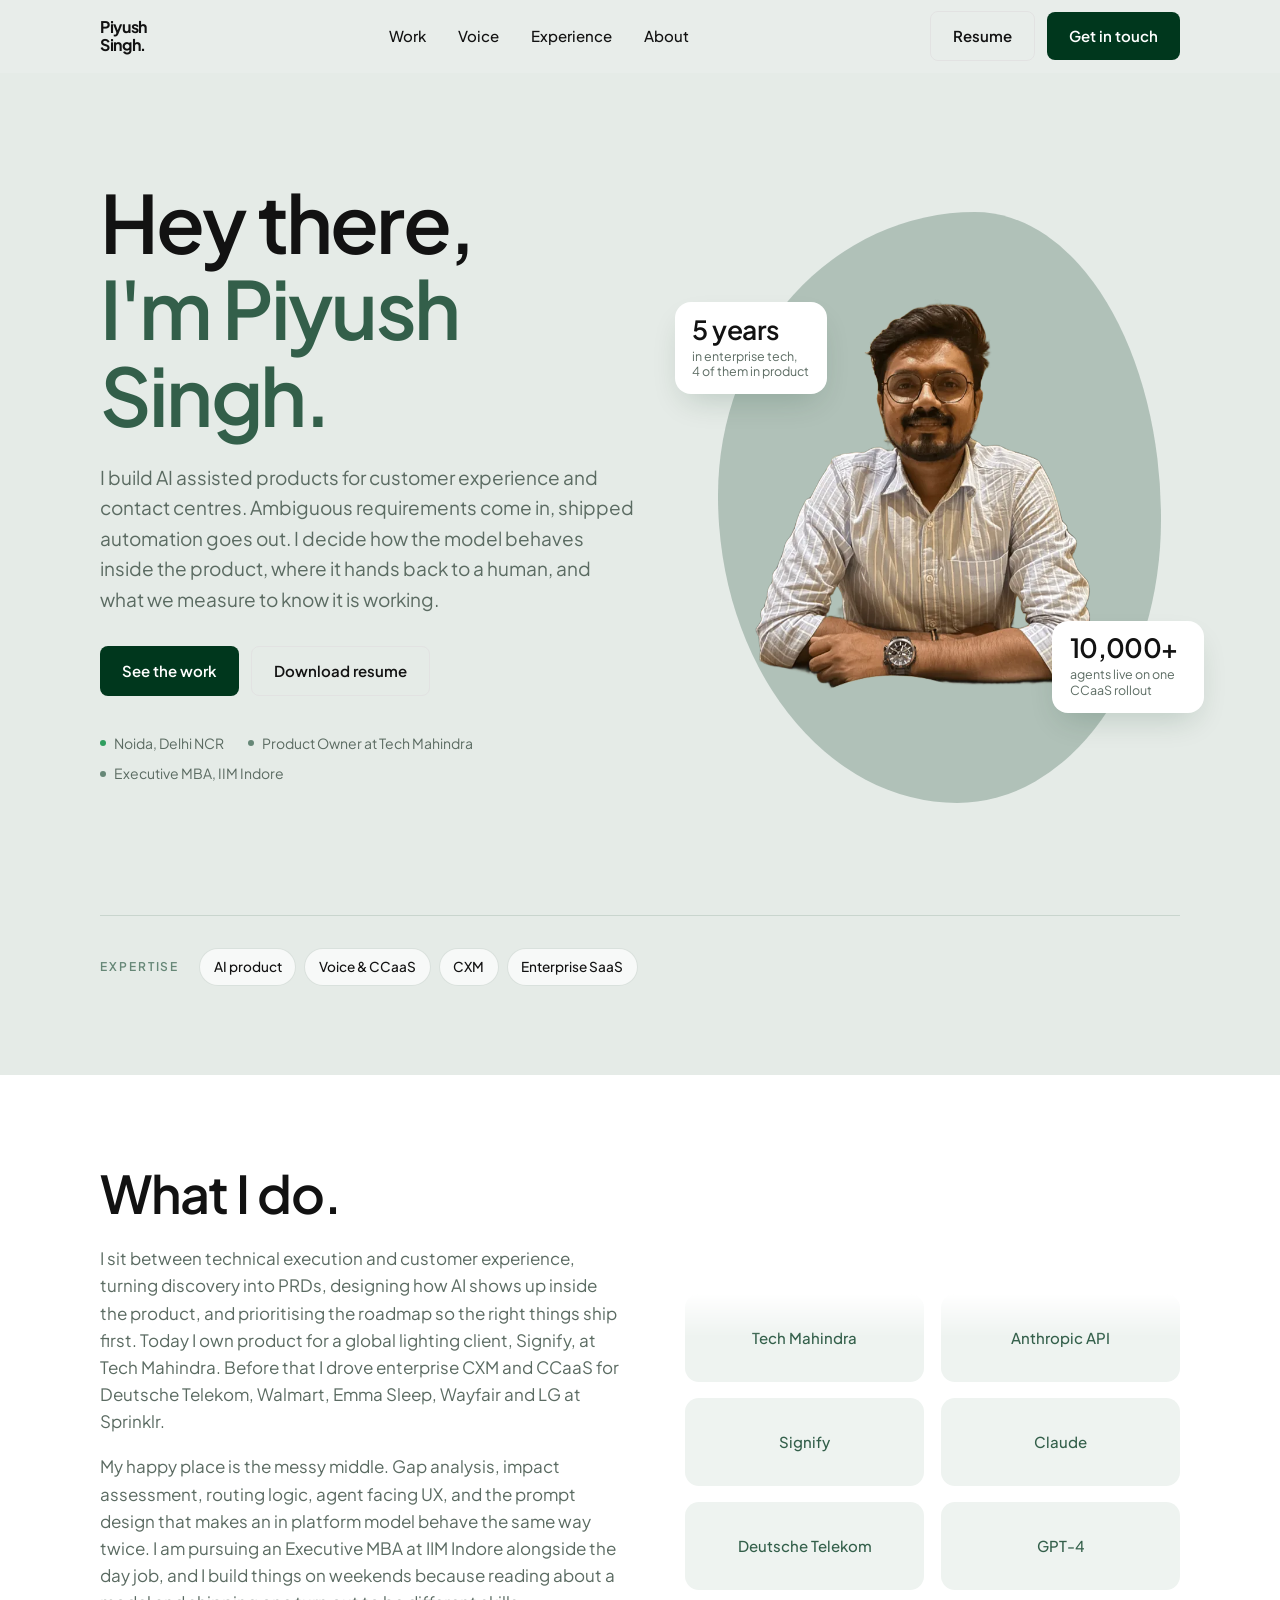
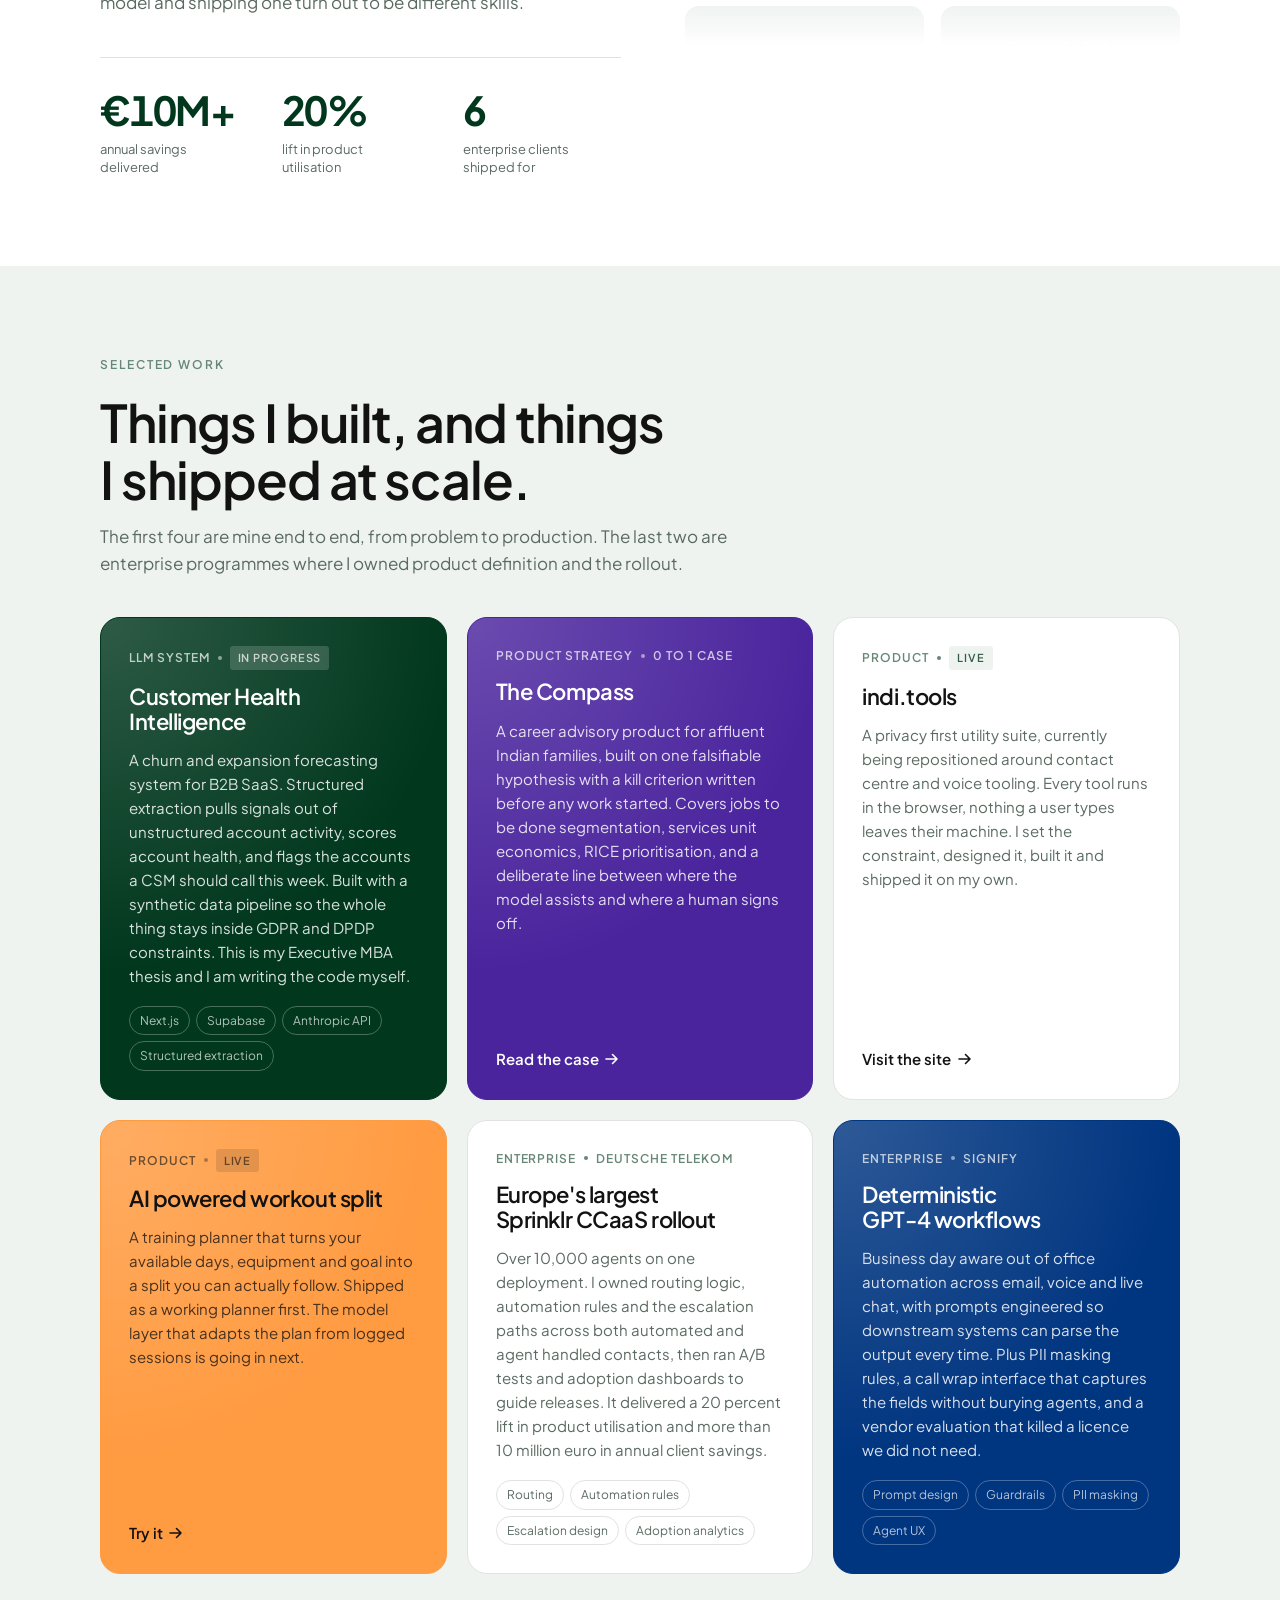
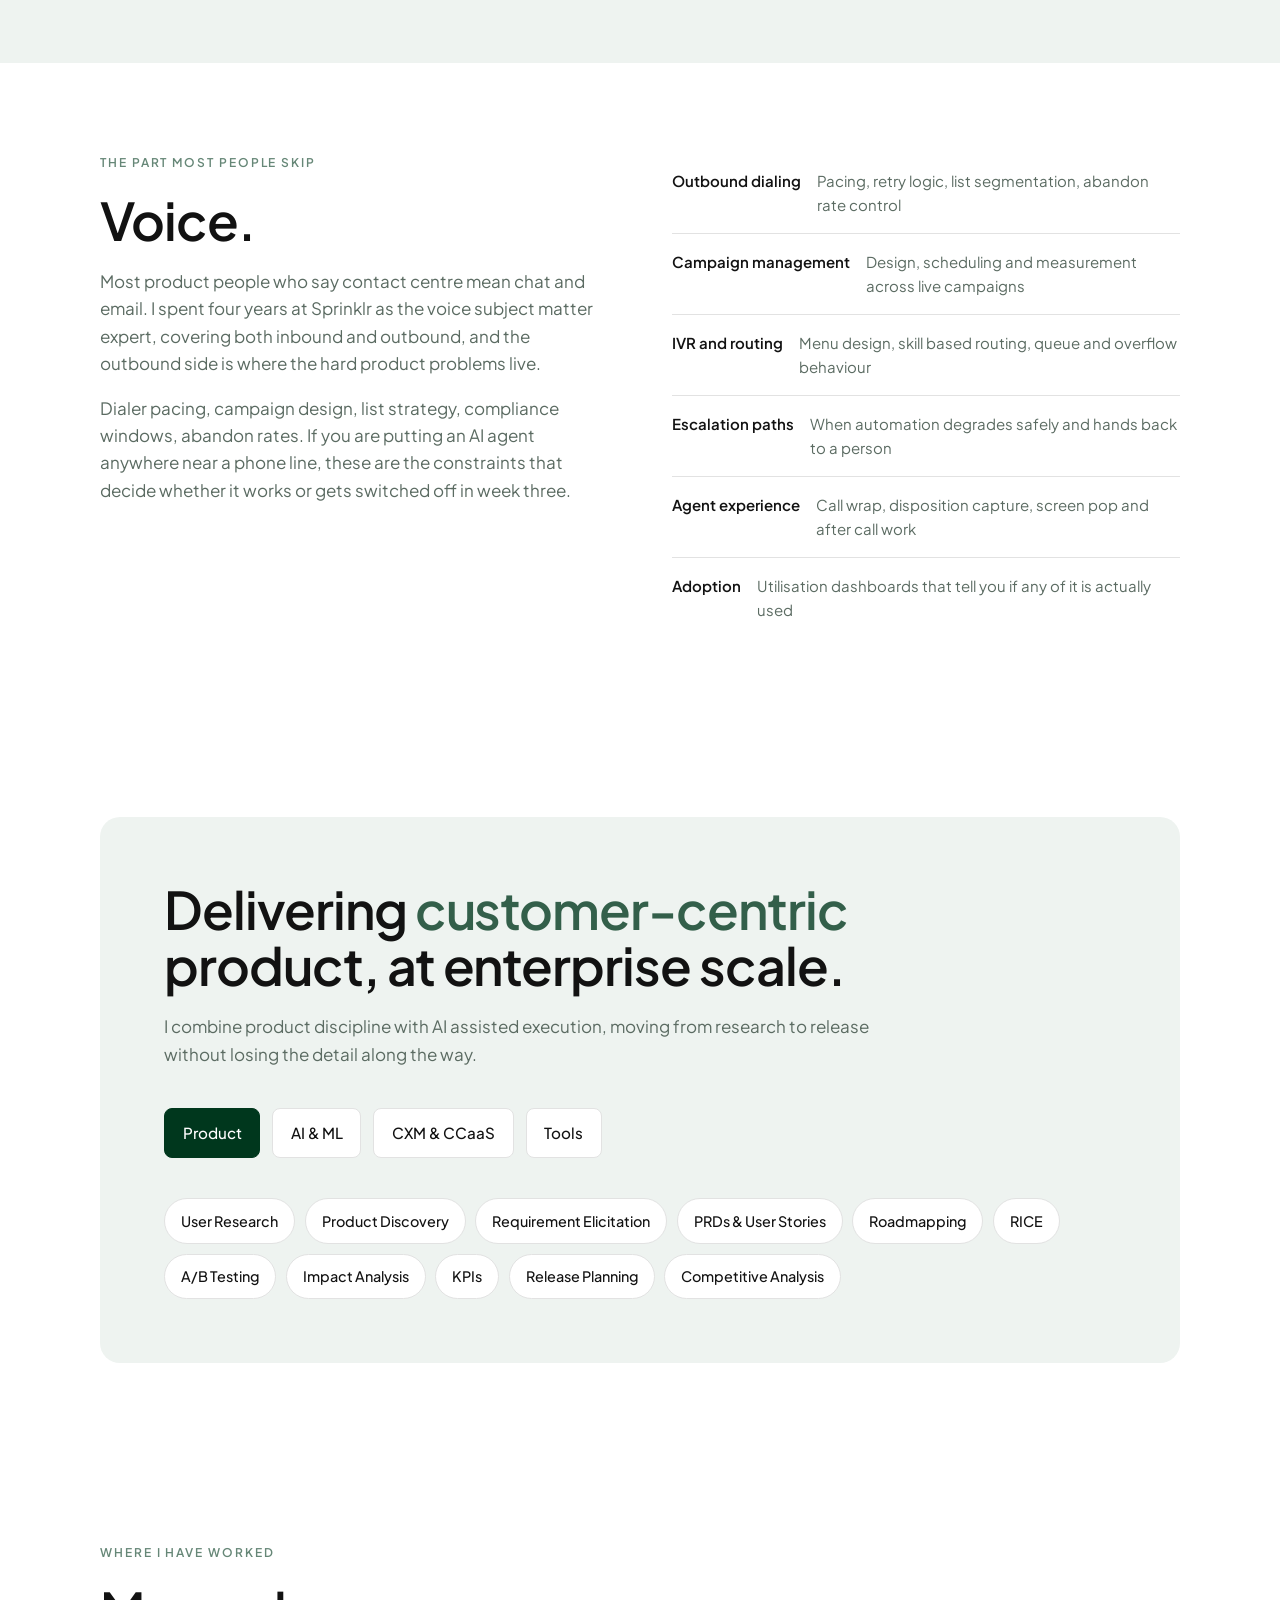
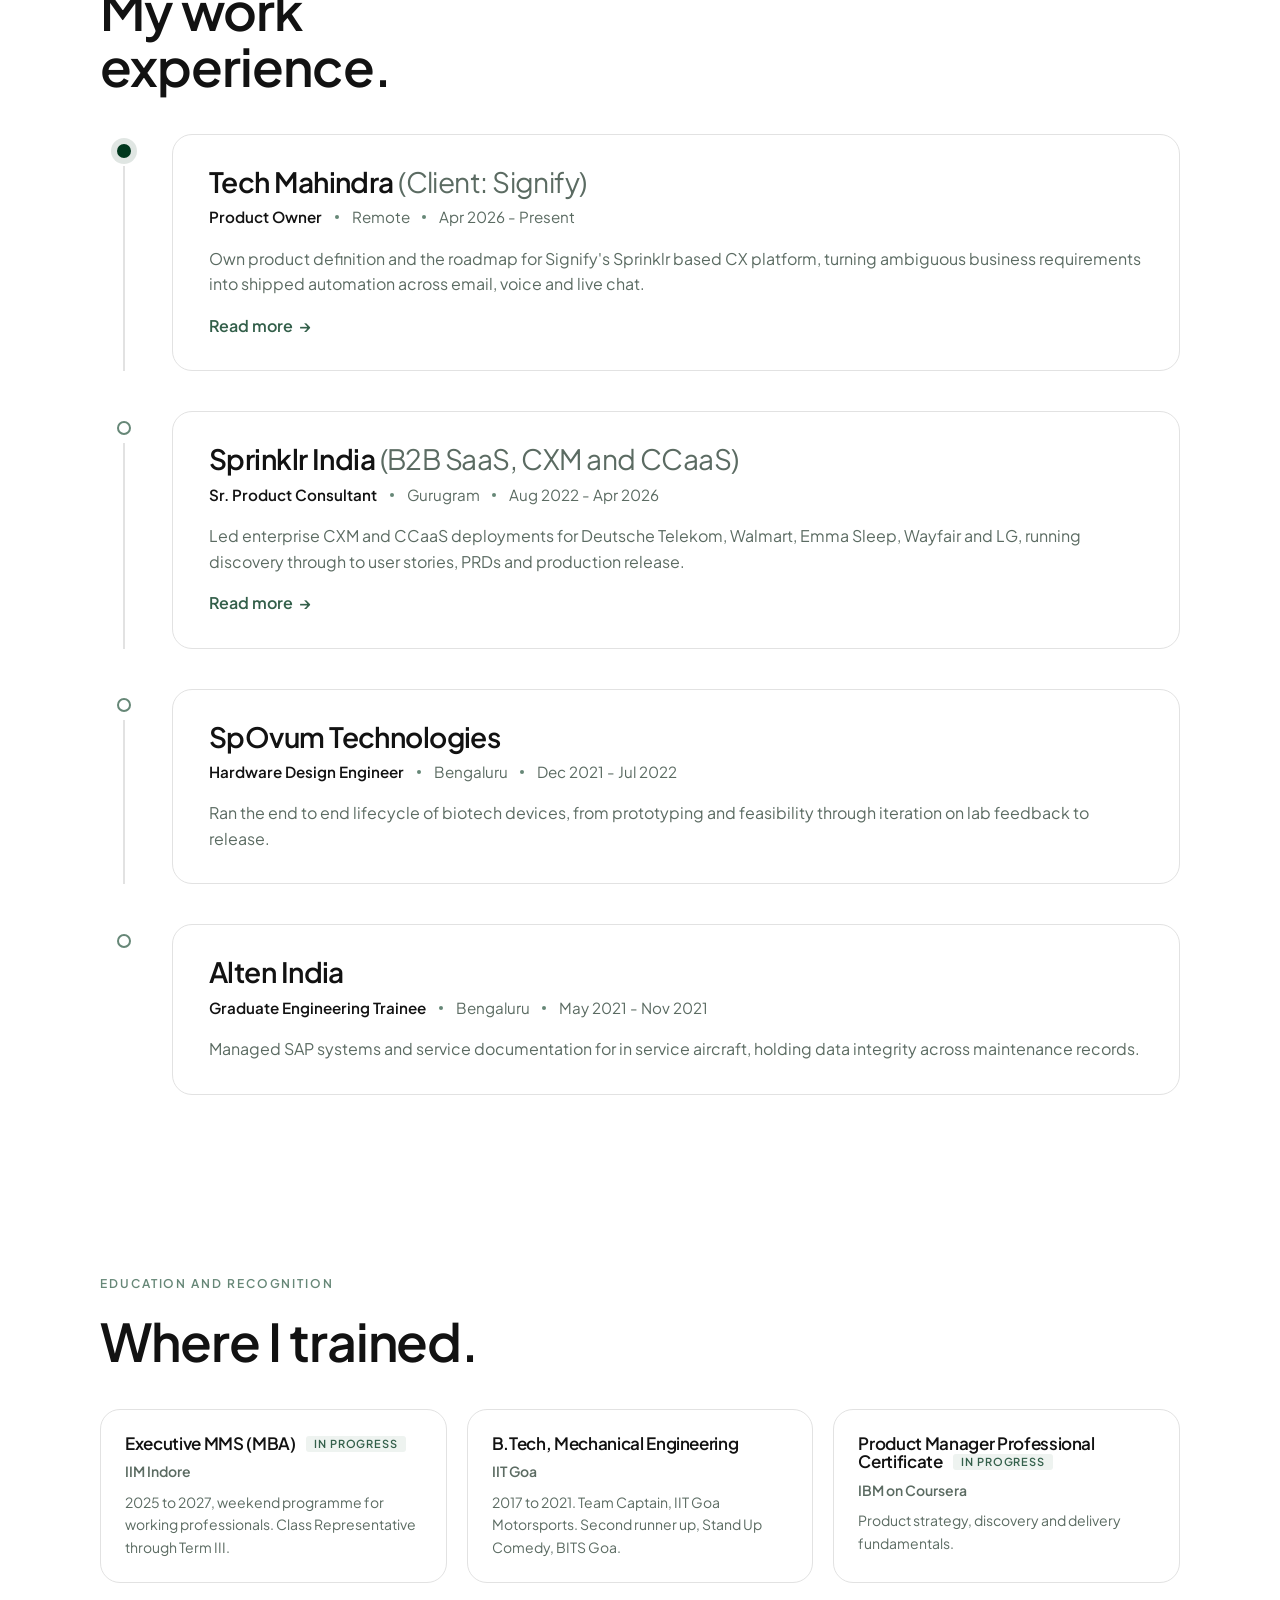
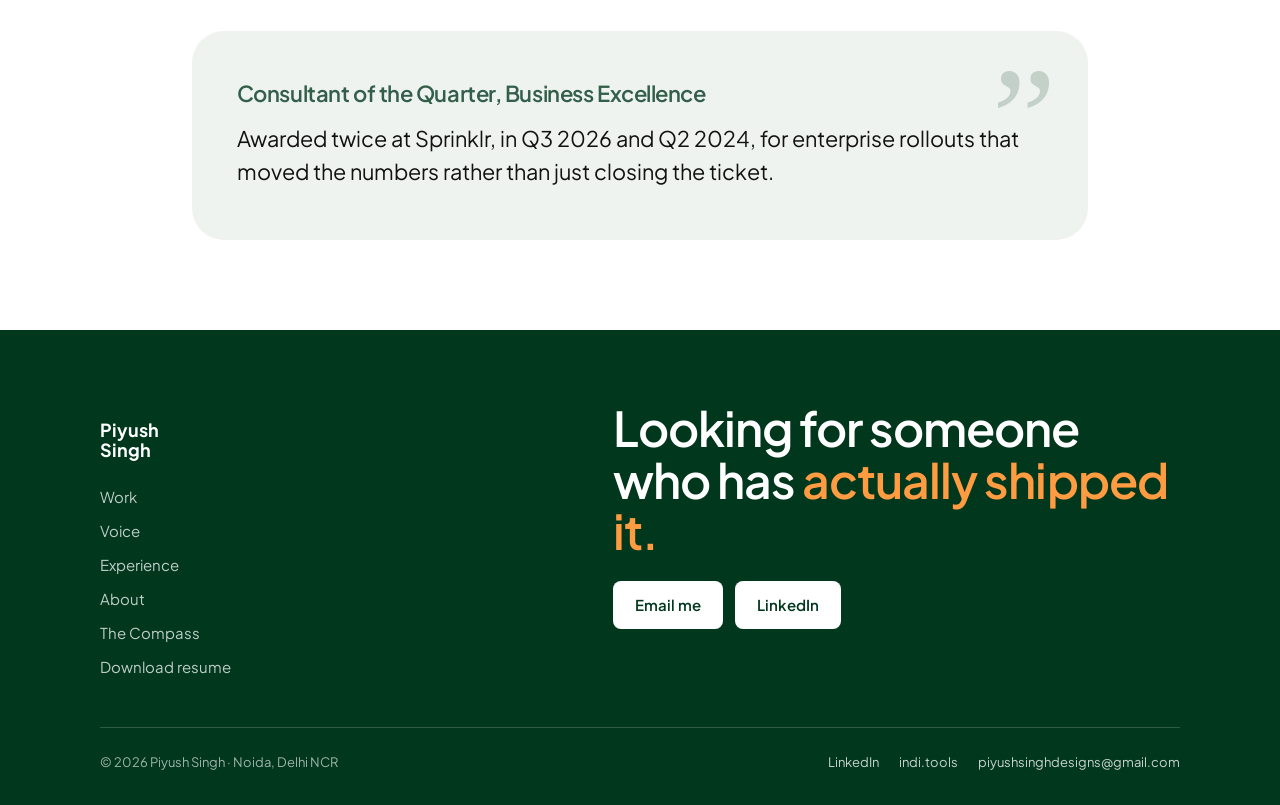
==== commit 18624b91: "Remove line break from footer logo" ====
--- a/index.html
+++ b/index.html
@@ -549,7 +549,7 @@
     <div class="footer__grid">
 
       <div>
-        <p class="footer__logo">Piyush<br>Singh.</p>
+        <p class="footer__logo">Piyush<br>Singh</p>
         <nav class="footer__nav" aria-label="Footer">
           <a href="#work">Work</a>
           <a href="#voice">Voice</a>
